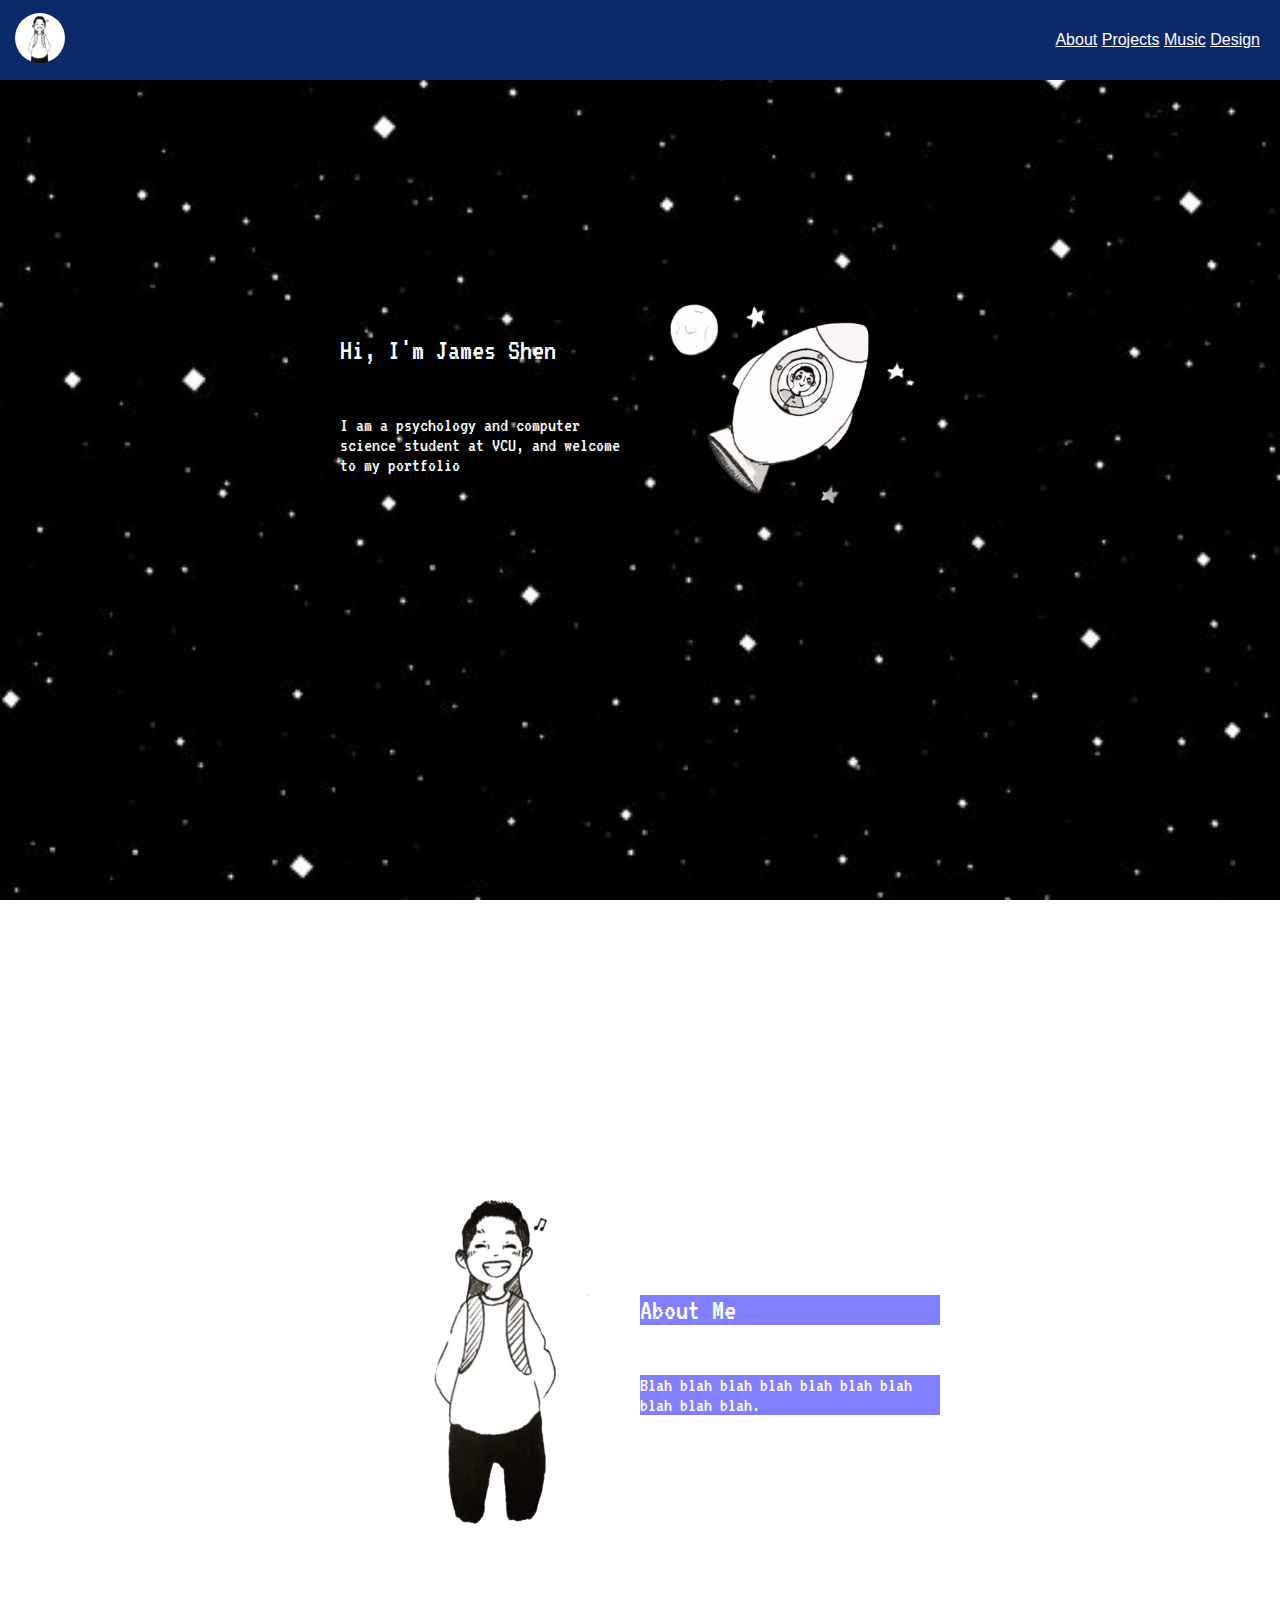
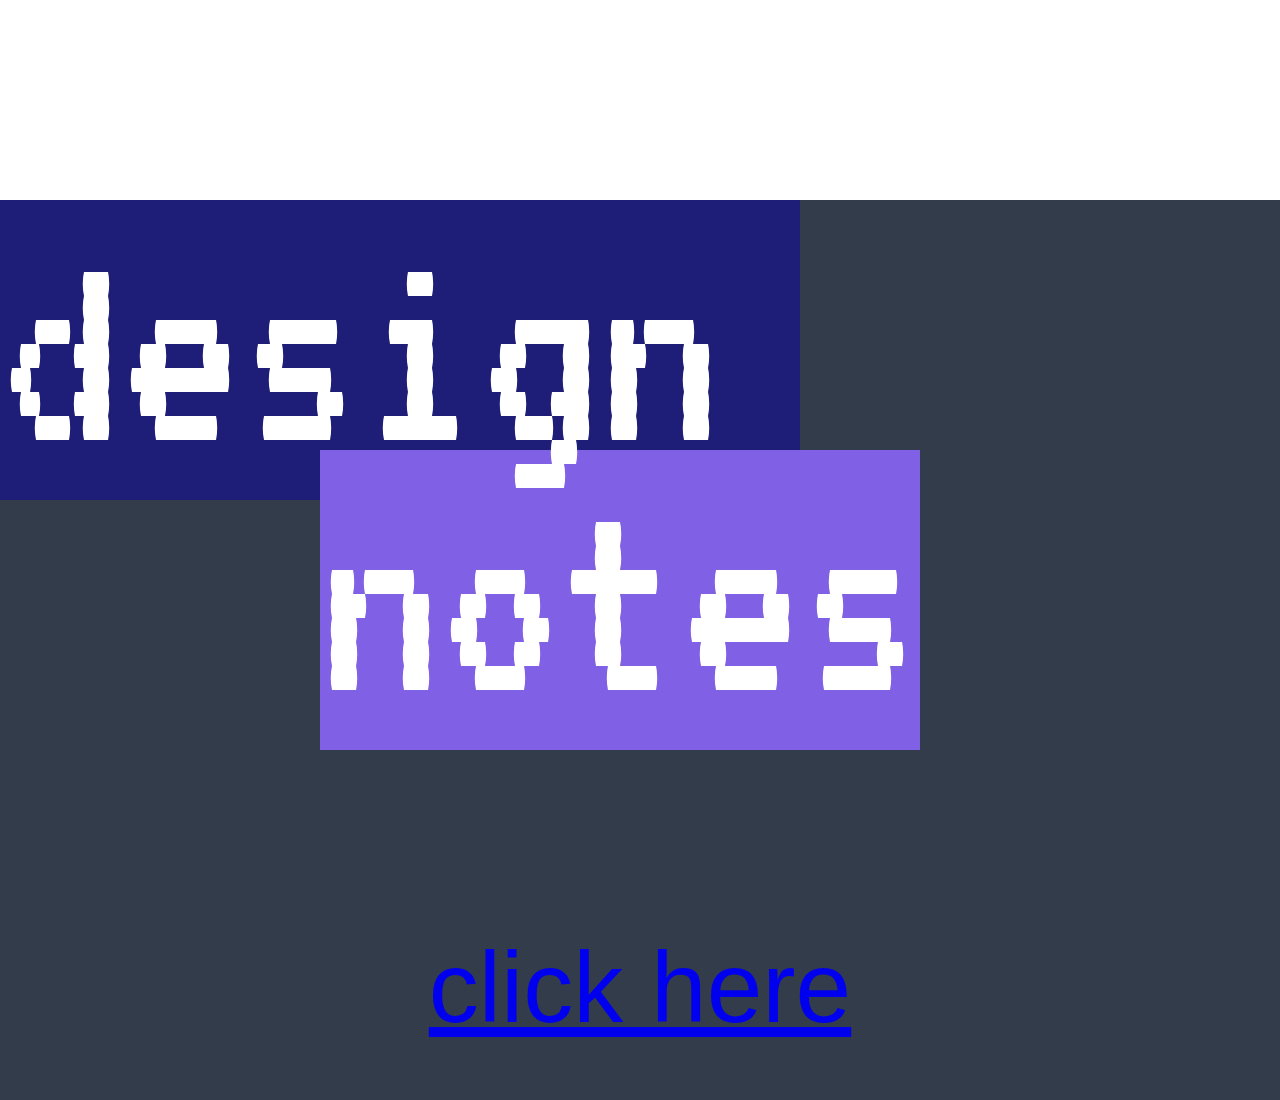
==== docs/index.html @ e5494f0f "added design-notes" ====
<!DOCTYPE html>

<html>
  <head>
    <title>James Shen</title>
    <link rel="stylesheet" href="styles/header.css">

    <link rel="preconnect" href="https://fonts.googleapis.com">
    <link rel="preconnect" href="https://fonts.gstatic.com" crossorigin>
    <link href="https://fonts.googleapis.com/css2?family=VT323&display=swap" rel="stylesheet">

  </head>
  <body>
    <div class="hero-container">
      <div class="space-background">

      </div>
      <div class="header-container">
        <div class="pfp-container">
          <img class="my-pfp" src="assets/northpolepanic_logo_square.png">
  
        </div>
        <div class="navbar">
          <a class="navbar-link" href="#about">About</a>
          <a class="navbar-link" href="#projects">Projects</a>
          <a class="navbar-link" href="#musics">Music</a>
          <a class="navbar-link" href="design-notes.html">Design</a>
  
        </div>
        
      </div>
      <div class="welcome-section">
        <div class="welcome-text-container">
          <p class="level-one-text">
            Hi, I'm James Shen
          </p>
          <p class="level-two-text">
            I am a psychology and computer science student at VCU, and welcome to my portfolio
          </p>

        </div>
        <div class="binary-picture-container">
          <img class="binary-picture" src="assets/binary-removebg-preview.png">

        </div>
      </div>

    </div>

    <div class="section-2">
      <div class="minecraft-background"></div>
      <div class="about-me-container">
        <div class="my-picture-container">
          <img class="my-picture" src="assets/james.png">

        </div>
        <div class="about-me-text-container">
          <p class="level-one-text-pt1">
            About Me
          </p>
          <p class="level-two-text-pt2">
            Blah blah blah blah blah blah blah blah blah blah.
          </p>



        </div>

      </div>


    </div>

    <div class="section-3">
      <div class="top-section">
        <div class="blue-rectangle"></div>
        <div class="design-text-container">
          <p class="design-text">design</p>
          <div class="notes-text-container">
          <p class="notes-text">notes</p>

          </div>
        </div>
      </div>

      <div class="bottom-section">
        <a href="design-notes.html" target="_blank">click here</a>

      </div>
      
      


    </div>
    

  </body>
</html>
---- docs/styles/header.css ----
@import url('https://fonts.googleapis.com/css2?family=Be+Vietnam+Pro:ital,wght@0,400;0,500;0,600;0,700;1,400&display=swap');

body {
  margin: 0;
  font-family: arial;
}

p {
  font-family: 'VT323', sans-serif;
}

.hero-container {
  width: 100%;
  height: 100vh;
  position: relative;
  overflow: hidden;
  display: flex;
  flex-direction: column;
  align-items: center;

  

}

.intro-backdrop {

}

.space-background {
  position: absolute;
  top: 0;
  left: 0;
  width: 100%;
  height: 100%;
  background-image: url(../assets/spacebg.jpeg);
  background-size: cover;
  background-position: center;
  background-attachment: fixed;
  z-index: -1;

  
}

.minecraft-background {
  position: absolute;
  top: 0;
  left: 0;
  width: 100%;
  height: 100%;
  background-image: url(../assets/minecraft_bg.webp);
  background-size: cover;
  background-position: center;
  background-attachment: fixed;
  z-index: -1;

}

.header-container {
  display: flex;
  width: 100%;
  height: 80px;
  background-color: rgb(12, 41, 105);
  justify-content: space-between;
  align-items: center;
  position: fixed;
  z-index: 1;
  

}

.pfp-container {
  color: white;



}

.my-pfp {
  object-fit: cover;
  height: 50px;
  border-radius: 25px;
  margin-left: 15px;

}

.navbar {
  color: white;
  margin-right: 20px;

}

.navbar-link {
  color: white;
}

.welcome-section {
  height: 400px;
  width: 600px;

  display: flex;
  margin-top: 200px;
}

.welcome-text-container {
  flex: 1;

  display: flex;
  flex-direction: column;
  justify-content: center;
  font-family: 'VT323';


}

.level-one-text {
  color: white;
  font-size: 30px;

}
.level-two-text {
  color: white;
  font-size: 20px;

}

.binary-picture-container {
  flex: 1;

  display: flex;
  justify-content: center;

}
.binary-picture {
  width: 260px;
  object-fit: cover;
}

.section-2 {
  width: 100%;
  height: 100vh;
  position: relative;
  overflow: hidden;
  display: flex;
  align-items: center;
  justify-content: center;
  


 

}

.about-me-container {
  height: 400px;
  width: 600px;
  display: flex;

}

.my-picture-container {
  flex: 1;

}

.my-picture {
  object-fit: cover;
  width: 300px;
  justify-content: center;
  height: 400px;
}

.about-me-text-container {
  flex: 1;

  overflow-wrap: break-word;
  display: flex;
  flex-direction: column;
  justify-content: center;




}

.level-one-text-pt1{
  color: white;
  font-size: 30px;
  background-color: rgb(0,0,255,0.5);

}

.level-two-text-pt2 {
  color: white;
  font-size: 20px;
  background-color: rgb(0,0,255,0.5);

}

.section-3 {
  width: 100%;
  height: 100vh;
  position: relative;
  background-color: rgb(51, 60, 75);
  z-index: 1;
  display: flex;
  flex-direction: column;

}

.blue-rectangle {
  background-color: rgb(30, 30, 120);
  top: 0px;
  left: 0px;
  width: 800px;
  height: 300px;
  position: absolute;
  z-index: -1;
}

.design-text-container {
  color: white;
  position: absolute;
  top: 0px;
  left: 0px;
  margin: 0;
  padding: 0;


  
}

.design-text {
  margin: 0;
  font-size: 300px;
  z-index: 8;
}

.notes-text-container {
  position: absolute;
  z-index: -1;
  margin: 0;
  bottom: -250px;
  right: -200px;
  font-size: 300px;
  background-color: rgb(128, 97, 230);


}


.notes-text {
  margin: 0;
  z-index: 2;
}

.top-section {
  flex: 3;
  z-index: 10;
}

.bottom-section {
  flex: 1;
  display: flex;
  align-items: center;
  justify-content: center;
  font-size: 100px;

}
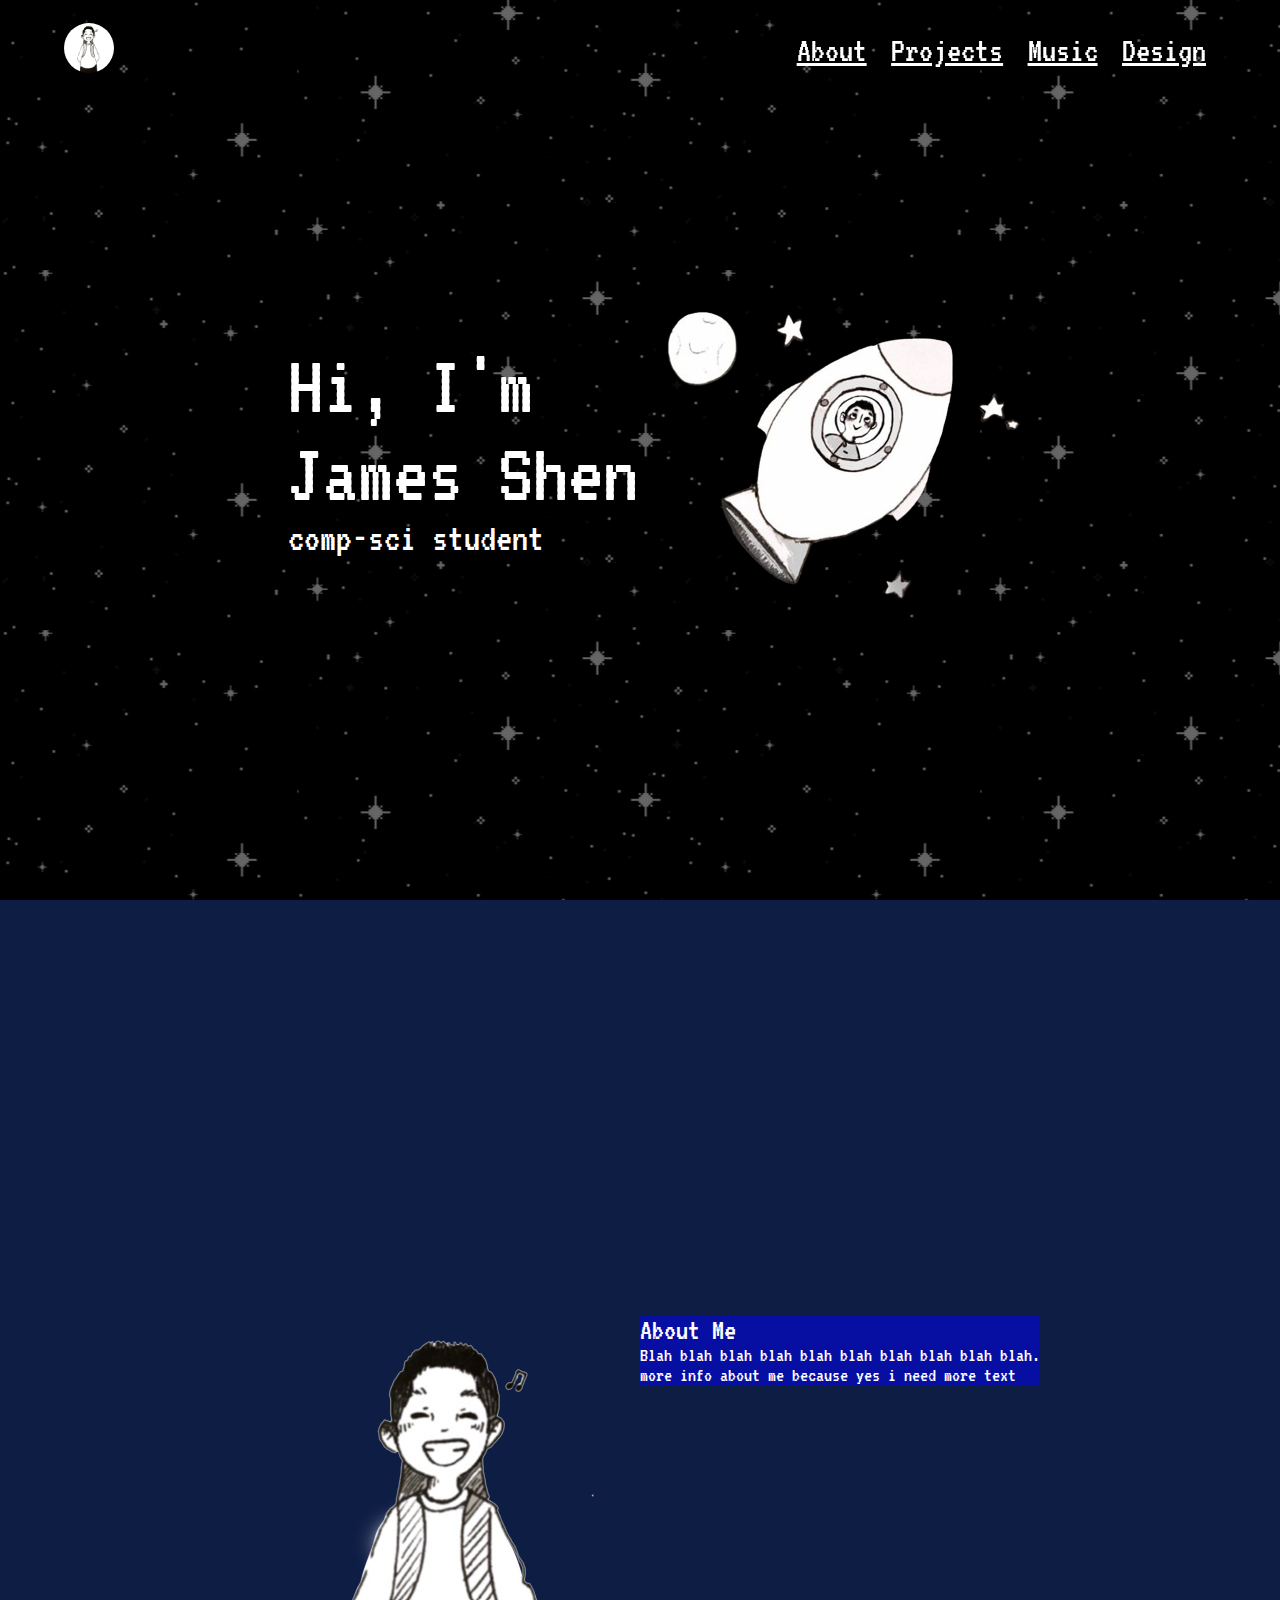
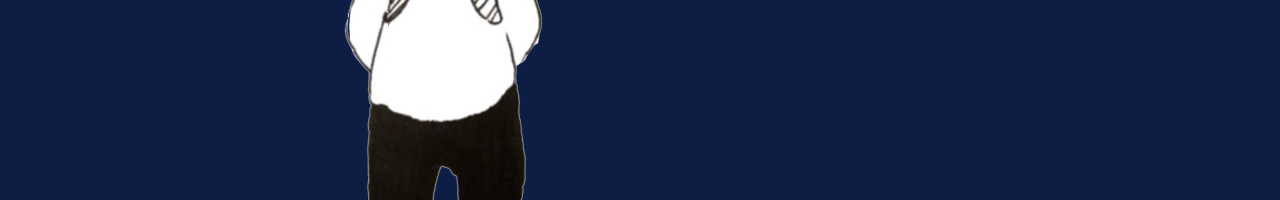
==== commit 221a7834: "redesigned page 1&2, added some media queries" ====
--- a/docs/index.html
+++ b/docs/index.html
@@ -11,11 +11,8 @@
 
   </head>
   <body>
-    <div class="hero-container">
-      <div class="space-background">
-
-      </div>
-      <div class="header-container">
+    <header>
+      <nav>
         <div class="pfp-container">
           <img class="my-pfp" src="assets/northpolepanic_logo_square.png">
   
@@ -27,72 +24,63 @@
           <a class="navbar-link" href="design-notes.html">Design</a>
   
         </div>
+      </nav>
         
+
+      
+    </header>
+    <main>
+      <div class="hero-container">
+        <div class="space-background">
+  
+        </div>
+        <div class="welcome-section">
+          <div class="welcome-text-container">
+            <p class="level-one-text">
+              Hi, I'm
+            </p>
+            <p class="level-one-text">
+              James Shen
+            </p>
+            <p class="level-two-text">
+              comp-sci student
+            </p>
+  
+          </div>
+          <div class="binary-picture-container">
+            <img class="binary-picture" src="assets/binary-removebg-preview.png">
+  
+          </div>
+        </div>
+  
       </div>
-      <div class="welcome-section">
-        <div class="welcome-text-container">
-          <p class="level-one-text">
-            Hi, I'm James Shen
-          </p>
-          <p class="level-two-text">
-            I am a psychology and computer science student at VCU, and welcome to my portfolio
-          </p>
-
+  
+      <div class="about-me-section-container">
+        <div class="minecraft-background"></div>
+        <div class="about-me-section">
+          <div class="my-picture-container">
+            <img class="my-picture" src="assets/james.png">
+  
+          </div>
+          <div class="about-me-text-container">
+            <p class="level-one-text-pt1">
+              About Me
+            </p>
+            <p class="level-two-text-pt2">
+              Blah blah blah blah blah blah blah blah blah blah. more info about me because yes i need more text
+            </p>
+  
+  
+  
+          </div>
+  
         </div>
-        <div class="binary-picture-container">
-          <img class="binary-picture" src="assets/binary-removebg-preview.png">
-
-        </div>
+  
+  
       </div>
-
-    </div>
-
-    <div class="section-2">
-      <div class="minecraft-background"></div>
-      <div class="about-me-container">
-        <div class="my-picture-container">
-          <img class="my-picture" src="assets/james.png">
-
-        </div>
-        <div class="about-me-text-container">
-          <p class="level-one-text-pt1">
-            About Me
-          </p>
-          <p class="level-two-text-pt2">
-            Blah blah blah blah blah blah blah blah blah blah.
-          </p>
 
 
 
-        </div>
-
-      </div>
-
-
-    </div>
-
-    <div class="section-3">
-      <div class="top-section">
-        <div class="blue-rectangle"></div>
-        <div class="design-text-container">
-          <p class="design-text">design</p>
-          <div class="notes-text-container">
-          <p class="notes-text">notes</p>
-
-          </div>
-        </div>
-      </div>
-
-      <div class="bottom-section">
-        <a href="design-notes.html" target="_blank">click here</a>
-
-      </div>
-      
-      
-
-
-    </div>
-    
-
+    </main>
   </body>
 </html>--- a/docs/styles/header.css
+++ b/docs/styles/header.css
@@ -7,24 +7,28 @@
 
 p {
   font-family: 'VT323', sans-serif;
-}
-
-.hero-container {
+  margin: 0;
+  flex-shrink: 0;
+}
+
+main {
+
+}
+
+.hero-container, .about-me-section-container {
   width: 100%;
   height: 100vh;
   position: relative;
-  overflow: hidden;
-  display: flex;
-  flex-direction: column;
-  align-items: center;
-
-  
-
-}
-
-.intro-backdrop {
-
-}
+  display: flex;
+  flex-direction: row;
+  justify-content: center;
+  background-color: black;
+  z-index: -100;
+
+  
+}
+
+
 
 .space-background {
   position: absolute;
@@ -32,46 +36,46 @@
   left: 0;
   width: 100%;
   height: 100%;
-  background-image: url(../assets/spacebg.jpeg);
-  background-size: cover;
+  background-image: url(../assets/pixel-night-bg.jpg);
   background-position: center;
   background-attachment: fixed;
+  background-size: auto;
   z-index: -1;
-
-  
-}
-
-.minecraft-background {
-  position: absolute;
-  top: 0;
-  left: 0;
+  opacity: 40%;
+
+  
+}
+
+
+header {
+  display: flex;
   width: 100%;
-  height: 100%;
-  background-image: url(../assets/minecraft_bg.webp);
-  background-size: cover;
-  background-position: center;
-  background-attachment: fixed;
-  z-index: -1;
-
-}
-
-.header-container {
-  display: flex;
-  width: 100%;
-  height: 80px;
-  background-color: rgb(12, 41, 105);
+  height: 100px;
+  z-index: 100;
+  position: fixed;
+
+  
+}
+
+nav {
+  
+  background-color: transparent;
+  display: flex;
   justify-content: space-between;
   align-items: center;
-  position: fixed;
-  z-index: 1;
-  
-
+  flex: 1;
+  padding-left: 5%;
+  padding-right: 5%;
+  
+  
+}
+
+main {
+  
 }
 
 .pfp-container {
   color: white;
-
-
 
 }
 
@@ -79,106 +83,119 @@
   object-fit: cover;
   height: 50px;
   border-radius: 25px;
-  margin-left: 15px;
 
 }
 
 .navbar {
   color: white;
-  margin-right: 20px;
+
+  flex-shrink: 0;
 
 }
 
 .navbar-link {
   color: white;
-}
-
-.welcome-section {
-  height: 400px;
-  width: 600px;
-
-  display: flex;
-  margin-top: 200px;
+  margin-left: 10px;
+  margin-right: 10px;
+  font-family: 'VT323', sans-serif;
+  font-size: 35px;
+}
+
+.welcome-section, .about-me-section {
+  display: flex;
+  flex: 1;
+  justify-content: center;
+  margin-left: 200px;
+  margin-right: 200px;
+
+}
+
+.about-me-section-container {
+  background-color: rgb(14, 29, 68);  
 }
 
 .welcome-text-container {
   flex: 1;
-
+  max-width: 400px;
   display: flex;
   flex-direction: column;
   justify-content: center;
-  font-family: 'VT323';
+
+
 
 
 }
 
 .level-one-text {
   color: white;
-  font-size: 30px;
+  font-size: 88px;
+  padding-left: 12%;
+
+  
+
 
 }
 .level-two-text {
   color: white;
-  font-size: 20px;
+  font-size: 40px;
+  padding-left:12%;
+
+
 
 }
 
 .binary-picture-container {
   flex: 1;
-
-  display: flex;
-  justify-content: center;
-
-}
+  max-width: 400px;
+  display: flex;
+  justify-content: center;
+  align-items: center;
+
+
+  
+
+}
+
 .binary-picture {
-  width: 260px;
   object-fit: cover;
-}
-
-.section-2 {
-  width: 100%;
-  height: 100vh;
+
+}
+
+
+.my-picture-container {
+  flex: 1;
+  max-width: 400px;
+  justify-content: center;
+  align-items: center;
   position: relative;
+  display: flex;
   overflow: hidden;
-  display: flex;
-  align-items: center;
-  justify-content: center;
-  
-
-
- 
-
-}
-
-.about-me-container {
-  height: 400px;
-  width: 600px;
-  display: flex;
-
-}
-
-.my-picture-container {
-  flex: 1;
+
 
 }
 
 .my-picture {
   object-fit: cover;
-  width: 300px;
-  justify-content: center;
-  height: 400px;
-}
+  position: absolute;
+  bottom: -110px;
+  margin-right: 10px;
+  max-height: 804.94px;
+
+
+
+
+
+}
+
+
 
 .about-me-text-container {
   flex: 1;
-
-  overflow-wrap: break-word;
+  max-width: 400px;
   display: flex;
   flex-direction: column;
   justify-content: center;
-
-
-
+  min-width: 375px;
 
 }
 
@@ -196,83 +213,58 @@
 
 }
 
-.section-3 {
-  width: 100%;
-  height: 100vh;
-  position: relative;
-  background-color: rgb(51, 60, 75);
-  z-index: 1;
-  display: flex;
-  flex-direction: column;
-
-}
-
-.blue-rectangle {
-  background-color: rgb(30, 30, 120);
-  top: 0px;
-  left: 0px;
-  width: 800px;
-  height: 300px;
-  position: absolute;
-  z-index: -1;
-}
-
-.design-text-container {
-  color: white;
-  position: absolute;
-  top: 0px;
-  left: 0px;
-  margin: 0;
-  padding: 0;
-
-
-  
-}
-
-.design-text {
-  margin: 0;
-  font-size: 300px;
-  z-index: 8;
-}
-
-.notes-text-container {
-  position: absolute;
-  z-index: -1;
-  margin: 0;
-  bottom: -250px;
-  right: -200px;
-  font-size: 300px;
-  background-color: rgb(128, 97, 230);
-
-
-}
-
-
-.notes-text {
-  margin: 0;
-  z-index: 2;
-}
-
-.top-section {
-  flex: 3;
-  z-index: 10;
-}
-
-.bottom-section {
-  flex: 1;
-  display: flex;
-  align-items: center;
-  justify-content: center;
-  font-size: 100px;
-
-}
-
-
-
-
-
-
-
-
-
-
+@media (max-width: 1189px) {
+
+
+  .navbar-link {
+    font-size: 25px;
+  }
+
+
+  .welcome-section, .about-me-section {
+    flex-direction: column; /* Stack content vertically on smaller screens */
+    padding-left: 5%;
+    padding-right: 5%;
+  }
+
+
+  .about-me-section {
+    flex-direction: column-reverse;
+  }
+
+  .welcome-text-container, .binary-picture-container, .about-me-text-container, .my-picture-container {
+    max-width: 100%; /* Ensure the containers take full width */
+    width: 100%;
+    height: 50%;
+    align-items: center;
+  }
+
+  .my-picture-container {
+
+  }
+
+  .my-picture {
+    position: absolute;
+    bottom: -70%;
+  }
+
+  .level-one-text {
+    font-size: 60px; /* Smaller font size for smaller screens */
+  }
+
+  .level-two-text {
+    font-size: 28px; /* Adjust to fit better on smaller screens */
+  }
+}
+
+
+
+
+
+
+
+
+
+
+
+
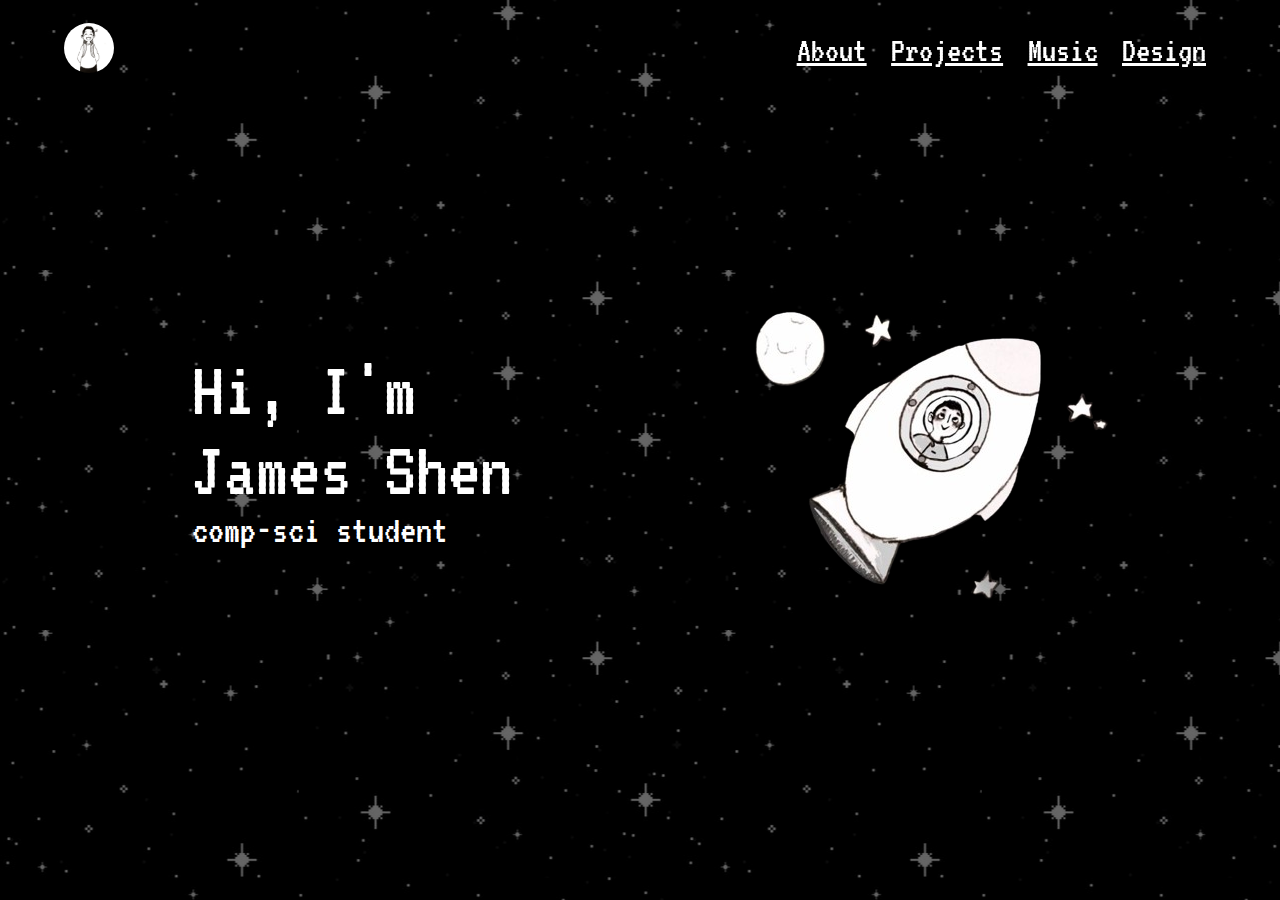
==== commit dce038b7: "removed pg2, reworking pg1 for better responsiveness" ====
--- a/docs/index.html
+++ b/docs/index.html
@@ -34,50 +34,37 @@
         <div class="space-background">
   
         </div>
-        <div class="welcome-section">
-          <div class="welcome-text-container">
-            <p class="level-one-text">
-              Hi, I'm
-            </p>
-            <p class="level-one-text">
-              James Shen
-            </p>
-            <p class="level-two-text">
-              comp-sci student
-            </p>
+        <div class="welcome-section-container">
+          <div class="welcome-section">
+            <div class="welcome-text-container">
+              <div class="text-box">
+                <p class="level-one-text">
+                  Hi, I'm
+                </p>
+                <p class="level-one-text">
+                  James Shen
+                </p>
+                <p class="level-two-text">
+                  comp-sci student
+                </p>
+
+              </div>
+              
+    
+            </div>
+            <div class="binary-picture-container">
+              <img class="binary-picture" src="assets/binary-removebg-preview.png">
+    
+            </div>
+          </div>
+    
+        </div>
+
+
+      </div>
+        
   
-          </div>
-          <div class="binary-picture-container">
-            <img class="binary-picture" src="assets/binary-removebg-preview.png">
-  
-          </div>
-        </div>
-  
-      </div>
-  
-      <div class="about-me-section-container">
-        <div class="minecraft-background"></div>
-        <div class="about-me-section">
-          <div class="my-picture-container">
-            <img class="my-picture" src="assets/james.png">
-  
-          </div>
-          <div class="about-me-text-container">
-            <p class="level-one-text-pt1">
-              About Me
-            </p>
-            <p class="level-two-text-pt2">
-              Blah blah blah blah blah blah blah blah blah blah. more info about me because yes i need more text
-            </p>
-  
-  
-  
-          </div>
-  
-        </div>
-  
-  
-      </div>
+    
 
 
 
--- a/docs/styles/header.css
+++ b/docs/styles/header.css
@@ -8,44 +8,11 @@
 p {
   font-family: 'VT323', sans-serif;
   margin: 0;
-  flex-shrink: 0;
 }
 
 main {
 
 }
-
-.hero-container, .about-me-section-container {
-  width: 100%;
-  height: 100vh;
-  position: relative;
-  display: flex;
-  flex-direction: row;
-  justify-content: center;
-  background-color: black;
-  z-index: -100;
-
-  
-}
-
-
-
-.space-background {
-  position: absolute;
-  top: 0;
-  left: 0;
-  width: 100%;
-  height: 100%;
-  background-image: url(../assets/pixel-night-bg.jpg);
-  background-position: center;
-  background-attachment: fixed;
-  background-size: auto;
-  z-index: -1;
-  opacity: 40%;
-
-  
-}
-
 
 header {
   display: flex;
@@ -74,6 +41,7 @@
   
 }
 
+
 .pfp-container {
   color: white;
 
@@ -101,160 +69,96 @@
   font-size: 35px;
 }
 
-.welcome-section, .about-me-section {
+.hero-container {
+
+  height: 100vh;
+  display: flex;
+  justify-content: center;
+  align-items: center;
+  background-color: black;
+  z-index: -201;
+
+  position: relative;
+
+
+  
+}
+
+
+
+.space-background {
+  width: 100%;
+  height: 100vh;
+  background-image: url(../assets/pixel-night-bg.jpg);
+  background-position: center;
+  background-attachment: fixed;
+  background-size: auto;
+  z-index: -200;
+  opacity: 40%;
+  position: absolute;
+  
+
+  
+}
+
+.welcome-section-container {
+  flex: 1;
+  max-width: 1200px;
+  padding-left: 5%;
+  padding-right: 5%;
+  margin: 0 auto;
+  display: flex;
+  justify-content: center;
+  align-items: center;
+}
+
+.welcome-section {
   display: flex;
   flex: 1;
   justify-content: center;
-  margin-left: 200px;
-  margin-right: 200px;
+  height: 100vh;
+}
+
+.welcome-text-container,
+.binary-picture-container {
+  flex: 1; /* Ensures both containers take up equal space */
+  display: flex;
+  max-width: 50%; /* Both containers take up half of the available space */
+}
+
+.binary-picture-container {
+  justify-content: center;
+  align-items: center;
 
 }
 
-.about-me-section-container {
-  background-color: rgb(14, 29, 68);  
+.welcome-text-container {
+  justify-content: center;
+  align-items: center;
+  flex-direction: column; /* Column layout for the text */
+  text-align: left;
 }
 
-.welcome-text-container {
-  flex: 1;
-  max-width: 400px;
-  display: flex;
-  flex-direction: column;
-  justify-content: center;
+.text-box {
+}
 
-
-
-
+.binary-picture-container {
 }
 
 .level-one-text {
   color: white;
-  font-size: 88px;
-  padding-left: 12%;
+  font-size: 80px;
+  text-align: left;
+}
 
-  
-
-
-}
 .level-two-text {
   color: white;
   font-size: 40px;
-  padding-left:12%;
-
-
-
-}
-
-.binary-picture-container {
-  flex: 1;
-  max-width: 400px;
-  display: flex;
-  justify-content: center;
-  align-items: center;
-
-
-  
-
+  text-align: left;
 }
 
 .binary-picture {
   object-fit: cover;
-
-}
-
-
-.my-picture-container {
-  flex: 1;
-  max-width: 400px;
-  justify-content: center;
-  align-items: center;
-  position: relative;
-  display: flex;
-  overflow: hidden;
-
-
-}
-
-.my-picture {
-  object-fit: cover;
-  position: absolute;
-  bottom: -110px;
-  margin-right: 10px;
-  max-height: 804.94px;
-
-
-
-
-
-}
-
-
-
-.about-me-text-container {
-  flex: 1;
-  max-width: 400px;
-  display: flex;
-  flex-direction: column;
-  justify-content: center;
-  min-width: 375px;
-
-}
-
-.level-one-text-pt1{
-  color: white;
-  font-size: 30px;
-  background-color: rgb(0,0,255,0.5);
-
-}
-
-.level-two-text-pt2 {
-  color: white;
-  font-size: 20px;
-  background-color: rgb(0,0,255,0.5);
-
-}
-
-@media (max-width: 1189px) {
-
-
-  .navbar-link {
-    font-size: 25px;
-  }
-
-
-  .welcome-section, .about-me-section {
-    flex-direction: column; /* Stack content vertically on smaller screens */
-    padding-left: 5%;
-    padding-right: 5%;
-  }
-
-
-  .about-me-section {
-    flex-direction: column-reverse;
-  }
-
-  .welcome-text-container, .binary-picture-container, .about-me-text-container, .my-picture-container {
-    max-width: 100%; /* Ensure the containers take full width */
-    width: 100%;
-    height: 50%;
-    align-items: center;
-  }
-
-  .my-picture-container {
-
-  }
-
-  .my-picture {
-    position: absolute;
-    bottom: -70%;
-  }
-
-  .level-one-text {
-    font-size: 60px; /* Smaller font size for smaller screens */
-  }
-
-  .level-two-text {
-    font-size: 28px; /* Adjust to fit better on smaller screens */
-  }
 }
 
 
@@ -268,3 +172,9 @@
 
 
 
+
+
+
+
+
+
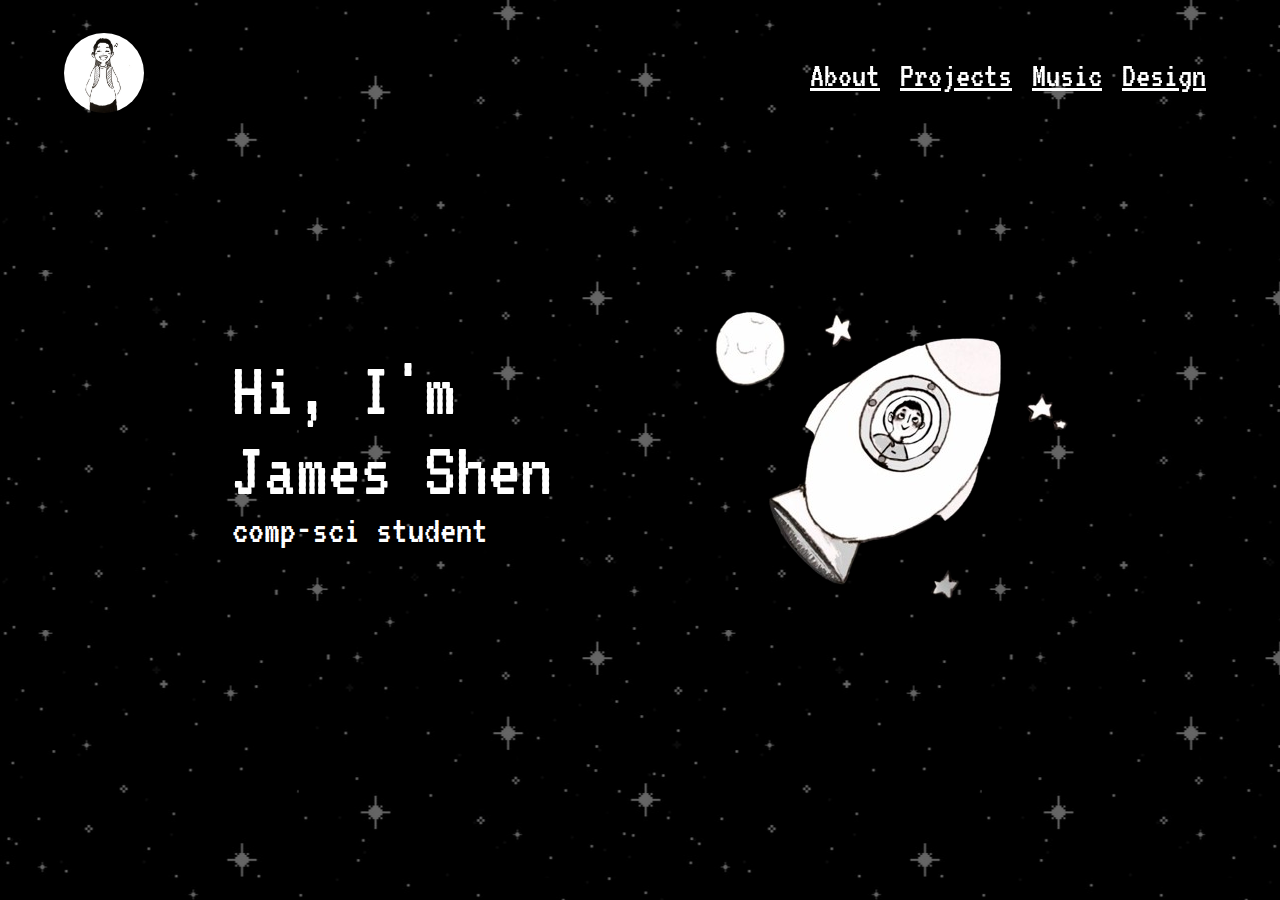
==== commit 1cad32d9: "implemented responsiveness/media queries to pg.1" ====
--- a/docs/index.html
+++ b/docs/index.html
@@ -8,6 +8,8 @@
     <link rel="preconnect" href="https://fonts.googleapis.com">
     <link rel="preconnect" href="https://fonts.gstatic.com" crossorigin>
     <link href="https://fonts.googleapis.com/css2?family=VT323&display=swap" rel="stylesheet">
+
+    <meta name="viewport" content="width=device-width, initial-scale=1.0">
 
   </head>
   <body>
@@ -53,7 +55,7 @@
     
             </div>
             <div class="binary-picture-container">
-              <img class="binary-picture" src="assets/binary-removebg-preview.png">
+              <img class="binary-picture" src="assets/cropped-image.png">
     
             </div>
           </div>
--- a/docs/styles/header.css
+++ b/docs/styles/header.css
@@ -17,7 +17,7 @@
 header {
   display: flex;
   width: 100%;
-  height: 100px;
+  height: 150px;
   z-index: 100;
   position: fixed;
 
@@ -49,13 +49,14 @@
 
 .my-pfp {
   object-fit: cover;
-  height: 50px;
-  border-radius: 25px;
+  height: 80px;
+  border-radius: 40px;
 
 }
 
 .navbar {
   color: white;
+  display: flex;
 
   flex-shrink: 0;
 
@@ -123,13 +124,18 @@
 .binary-picture-container {
   flex: 1; /* Ensures both containers take up equal space */
   display: flex;
-  max-width: 50%; /* Both containers take up half of the available space */
+  max-width: 43%; /* Both containers take up half of the available space */
 }
 
 .binary-picture-container {
   justify-content: center;
   align-items: center;
 
+
+}
+
+.binary-picture {
+  object-fit: cover;
 }
 
 .welcome-text-container {
@@ -142,9 +148,6 @@
 .text-box {
 }
 
-.binary-picture-container {
-}
-
 .level-one-text {
   color: white;
   font-size: 80px;
@@ -157,24 +160,99 @@
   text-align: left;
 }
 
-.binary-picture {
-  object-fit: cover;
-}
-
-
-
-
-
-
-
-
-
-
-
-
-
-
-
-
-
-
+
+/* Mobile phones (portrait) */
+@media (max-width: 480px) {
+  
+
+}
+
+/* Tablets (portrait) */
+@media (max-width: 768px) {
+  /* Styles for tablets */
+}
+
+@media (max-width: 1024px) {
+  .welcome-section {
+    flex-direction: column;
+    justify-content: center;
+    align-items: center;
+    height: 150%; /* Let height be determined by content */
+  
+  }
+
+  .welcome-text-container,
+  .binary-picture-container {
+    max-width: 100%; /* Full width in column layout */
+    text-align: center;
+
+  }
+
+  .welcome-text-container {
+    font-size: 
+  }
+
+  header {
+    height: 100px;
+  
+  }
+  nav {
+
+  }
+
+  .pfp-container {
+    color: white;
+  
+  }
+  
+  .my-pfp {
+    object-fit: cover;
+    height: 50px;
+    border-radius: 25px;
+  
+  }
+
+  .navbar {
+    background-color: white;
+
+  }
+  .navbar-link {
+    color: white;
+    margin-left: 1%;
+    margin-right: 1%;
+    font-family: 'VT323', sans-serif;
+    font-size: 1.5rem;
+    background-color: blue;
+  }
+
+}
+
+
+
+/* Laptops and desktops */
+@media (min-width: 1024px) {
+  /* Styles for larger screens */
+}
+
+/* Large desktops and wide screens */
+@media (min-width: 1440px) {
+  /* Styles for large screens */
+}
+
+
+
+
+
+
+
+
+
+
+
+
+
+
+
+
+
+
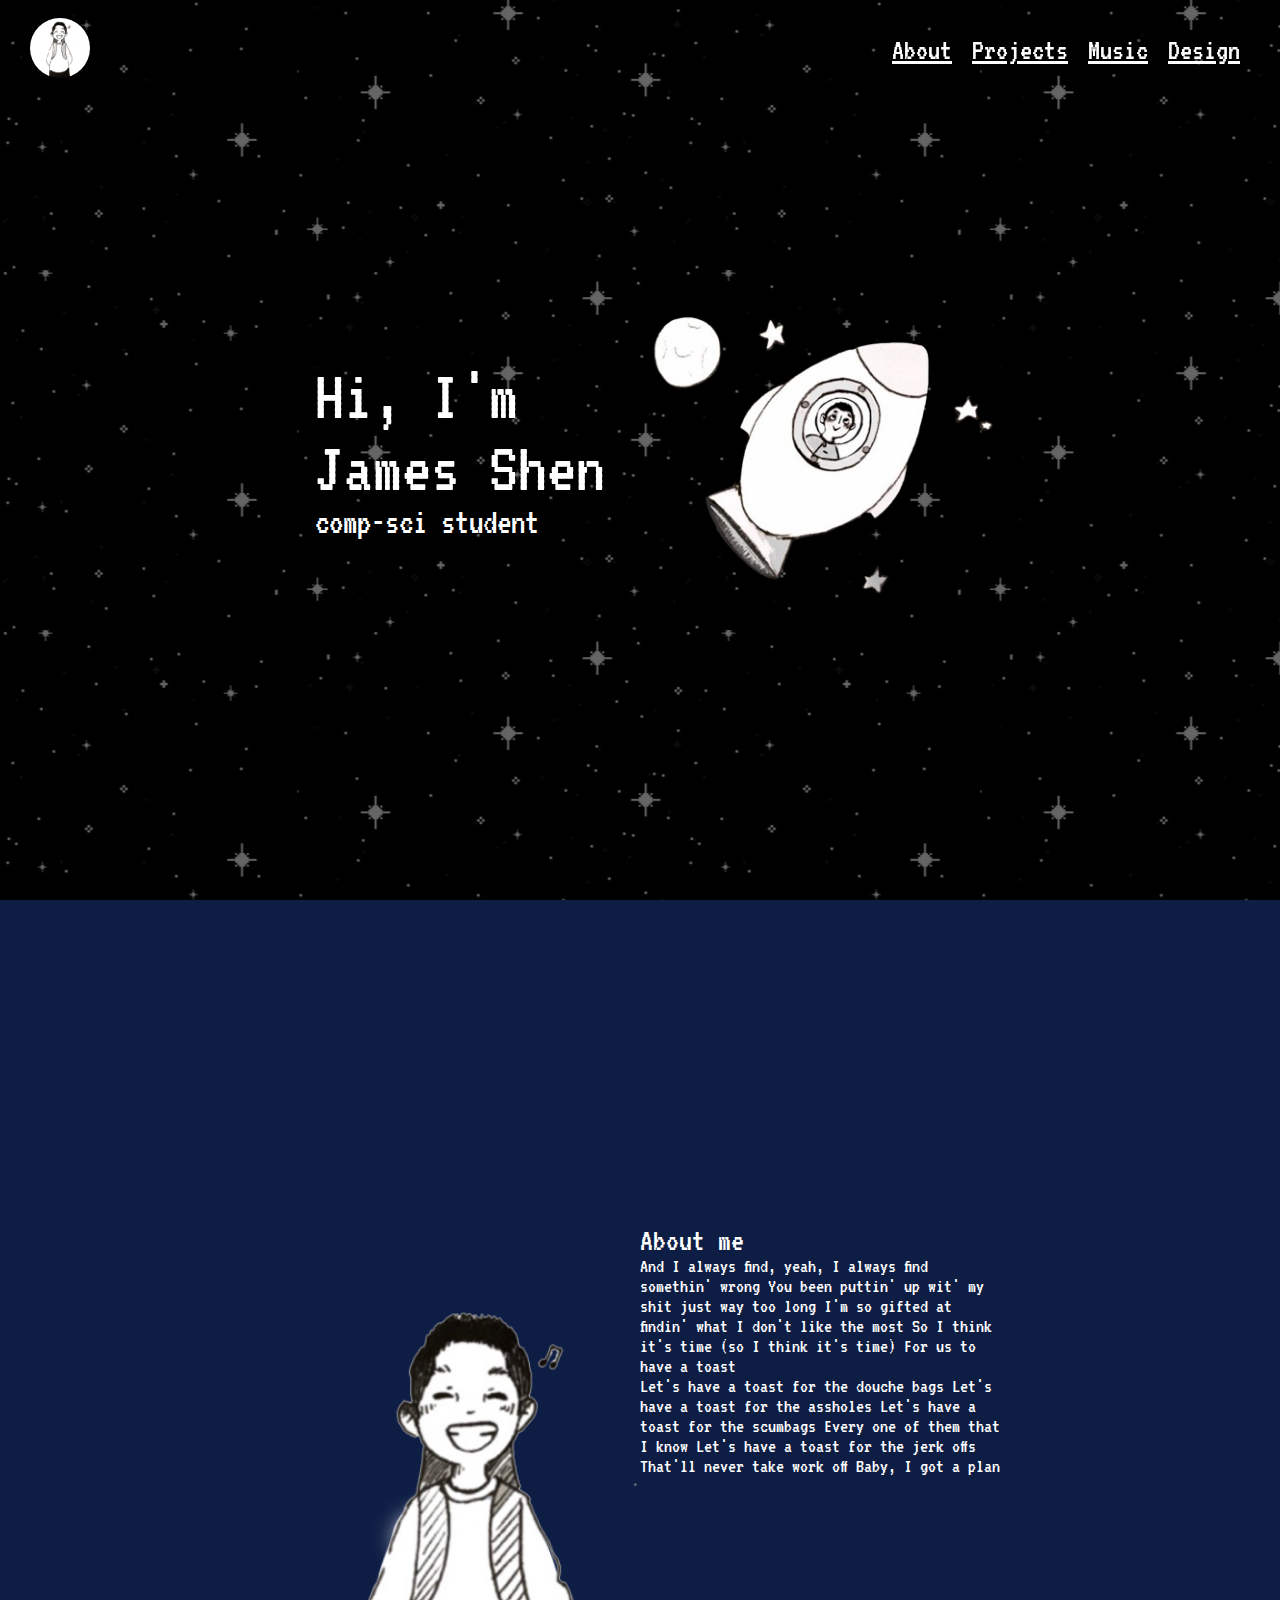
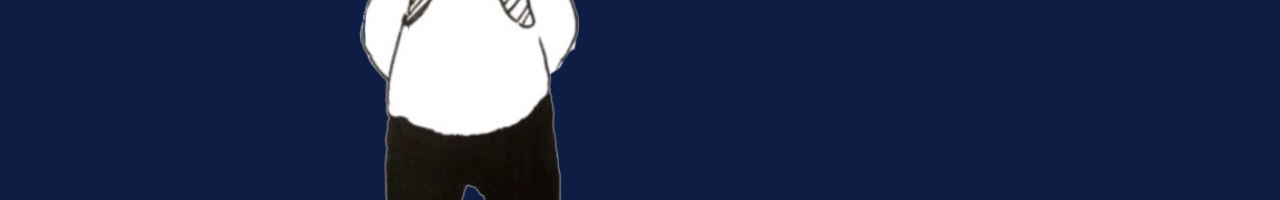
==== commit 8ce46aaa: "added page 2" ====
--- a/docs/index.html
+++ b/docs/index.html
@@ -51,8 +51,6 @@
                 </p>
 
               </div>
-              
-    
             </div>
             <div class="binary-picture-container">
               <img class="binary-picture" src="assets/cropped-image.png">
@@ -60,6 +58,47 @@
             </div>
           </div>
     
+        </div>
+
+
+      </div>
+
+      <div class="section-2">
+        <div class="background">
+
+        </div>
+        <div class="about-me-section-container">
+          <div class="about-me-section">
+            <div class="my-picture-container">
+              <img class="my-picture" src="assets/james.png">
+  
+            </div>
+            <div class="about-me-text-container">
+              <div class="text-box">
+                <p class="level-one-text">About me</p>
+                <p class="level-two-text">
+                  And I always find, yeah, I always find somethin' wrong
+                  You been puttin' up wit' my shit just way too long
+                  I'm so gifted at findin' what I don't like the most
+                  So I think it's time (so I think it's time)
+                  For us to have a toast
+                </p>
+                <p class="level-two-text">
+                  Let's have a toast for the douche bags
+                  Let's have a toast for the assholes
+                  Let's have a toast for the scumbags
+                  Every one of them that I know
+                  Let's have a toast for the jerk offs
+                  That'll never take work off
+                  Baby, I got a plan
+
+                </p>
+              </div>
+  
+            </div>
+
+          </div>
+
         </div>
 
 
--- a/docs/styles/header.css
+++ b/docs/styles/header.css
@@ -1,4 +1,8 @@
 @import url('https://fonts.googleapis.com/css2?family=Be+Vietnam+Pro:ital,wght@0,400;0,500;0,600;0,700;1,400&display=swap');
+
+* {
+  box-sizing: border-box;
+}
 
 body {
   margin: 0;
@@ -17,7 +21,7 @@
 header {
   display: flex;
   width: 100%;
-  height: 150px;
+  height: 100px;
   z-index: 100;
   position: fixed;
 
@@ -31,8 +35,8 @@
   justify-content: space-between;
   align-items: center;
   flex: 1;
-  padding-left: 5%;
-  padding-right: 5%;
+  width: 100%;
+  padding: 0 30px;
   
   
 }
@@ -49,8 +53,8 @@
 
 .my-pfp {
   object-fit: cover;
-  height: 80px;
-  border-radius: 40px;
+  height: 60px;
+  border-radius: 30px;
 
 }
 
@@ -67,7 +71,7 @@
   margin-left: 10px;
   margin-right: 10px;
   font-family: 'VT323', sans-serif;
-  font-size: 35px;
+  font-size: 30px;
 }
 
 .hero-container {
@@ -78,7 +82,6 @@
   align-items: center;
   background-color: black;
   z-index: -201;
-
   position: relative;
 
 
@@ -105,12 +108,10 @@
 .welcome-section-container {
   flex: 1;
   max-width: 1200px;
-  padding-left: 5%;
-  padding-right: 5%;
-  margin: 0 auto;
-  display: flex;
-  justify-content: center;
-  align-items: center;
+  display: flex;
+  justify-content: center;
+  align-items: center;
+
 }
 
 .welcome-section {
@@ -124,18 +125,24 @@
 .binary-picture-container {
   flex: 1; /* Ensures both containers take up equal space */
   display: flex;
-  max-width: 43%; /* Both containers take up half of the available space */
+  max-width: 30%; /* Both containers take up half of the available space */
 }
 
 .binary-picture-container {
   justify-content: center;
   align-items: center;
+
+  overflow: hidden;
+
+
 
 
 }
 
 .binary-picture {
   object-fit: cover;
+  width: 100%;
+
 }
 
 .welcome-text-container {
@@ -143,6 +150,10 @@
   align-items: center;
   flex-direction: column; /* Column layout for the text */
   text-align: left;
+
+
+  
+
 }
 
 .text-box {
@@ -150,34 +161,212 @@
 
 .level-one-text {
   color: white;
-  font-size: 80px;
+  font-size: 4.5rem;
   text-align: left;
 }
 
 .level-two-text {
   color: white;
-  font-size: 40px;
+  font-size: 2.25rem;
   text-align: left;
 }
 
-
-/* Mobile phones (portrait) */
-@media (max-width: 480px) {
-  
-
-}
+/* Section 2 */
+.section-2 {
+  height: 100vh;
+  display: flex;
+  justify-content: center;
+  align-items: center;
+  background-color: rgb(14, 29, 68);
+  z-index: -201;
+  position: relative;
+
+}
+
+.about-me-section-container {
+  flex: 1;
+  max-width: 1200px;
+  display: flex;
+  justify-content: center;
+  align-items: center;
+}
+
+.about-me-section {
+  display: flex;
+  flex: 1;
+  height: 100vh;
+  justify-content: center;
+
+
+}
+
+.about-me-text-container, .my-picture-container {
+  display: flex;
+  flex: 1;
+  max-width: 30%;
+}
+
+.about-me-text-container {
+  align-items: center;
+  text-align: left;
+
+}
+
+.about-me-text-container .level-one-text {
+  font-size: 2rem;
+}
+
+.about-me-text-container .level-two-text {
+  font-size: 1.25rem;
+}
+
+.my-picture-container {
+  align-items: flex-end;
+  justify-content: center;
+  position: relative;
+  overflow: hidden;
+
+}
+
+.my-picture {
+  position: absolute;
+  object-fit: cover;
+  width: 150%;
+  transform: translateY(20%);
+  
+
+}
+
+
+
+
+
+
+
+
+
+
+
+/* Large desktops and wide screens */
+@media (min-width: 1440px) {
+  /* Styles for large screens */
+}
+
+/* Laptops and desktops */
+@media (min-width: 1024px) {
+  /* Styles for larger screens */
+}
+
+
+
+
+@media (max-width: 1024px) {
+  .welcome-section,.about-me-section {
+    flex-direction: column;
+    justify-content: center;
+    align-items: center;
+    height: auto; /* Let height be determined by content */
+  }
+
+  .about-me-section {
+    flex-direction: column-reverse;
+    height: 100vh;
+  }
+
+  .welcome-text-container,
+  .binary-picture-container,
+  .about-me-text-container,
+  .my-picture-container {
+    max-width: 100%;
+    text-align: center;
+
+  }
+
+  .welcome-text-container{
+    font-size: 
+  }
+
+  .about-me-text-container {
+    max-width: 70%;
+    padding-top: 5%;
+  }
+
+  .level-one-text {
+    font-size: 3.0rem;
+  }
+  .level-two-text {
+    font-size: 1.5rem;
+  }
+
+  .binary-picture-container {
+
+
+  }
+
+  .binary-picture{
+    width: 70%;
+  }
+
+  .my-picture-container {
+    max-width: 80%;
+
+
+  }
+
+  .my-picture {
+    width: 120%;
+
+    position: static;
+    height:140%;
+  
+
+  }
+
+
+  header {
+    height: 80px;
+  
+  }
+  nav {
+    padding: 0 20px;
+
+  }
+
+  .pfp-container {
+    color: white;
+  
+  }
+  
+  .my-pfp {
+    object-fit: cover;
+    height: 48px;
+    border-radius: 24px;
+  
+  }
+
+  .navbar {
+  
+
+  }
+  .navbar-link {
+    color: white;
+    font-family: 'VT323', sans-serif;
+    font-size: 1.5rem;
+
+  }
+
+}
+
+
+
 
 /* Tablets (portrait) */
 @media (max-width: 768px) {
-  /* Styles for tablets */
-}
-
-@media (max-width: 1024px) {
   .welcome-section {
     flex-direction: column;
     justify-content: center;
     align-items: center;
-    height: 150%; /* Let height be determined by content */
+    height: auto; /* Let height be determined by content */
   
   }
 
@@ -192,11 +381,39 @@
     font-size: 
   }
 
+  .level-one-text {
+    font-size: 3.0rem;
+  }
+  .level-two-text {
+    font-size: 1.5rem;
+  }
+
+  .binary-picture-container {
+
+  }
+
+  .binary-picture {
+    width: 70%;
+  }
+
+
+
+  .about-me-text-container .level-one-text {
+    font-size: 1.50rem;
+
+  }
+
+  .about-me-text-container .level-two-text {
+    font-size: 1rem;
+    
+  }
+
   header {
-    height: 100px;
+    height: 80px;
   
   }
   nav {
+    padding: 0 10px;
 
   }
 
@@ -207,52 +424,107 @@
   
   .my-pfp {
     object-fit: cover;
-    height: 50px;
-    border-radius: 25px;
+    height: 44px;
+    border-radius: 22px;
   
   }
 
   .navbar {
-    background-color: white;
+  
 
   }
   .navbar-link {
     color: white;
-    margin-left: 1%;
-    margin-right: 1%;
     font-family: 'VT323', sans-serif;
+    font-size: 1.2rem;
+
+  }
+}
+
+/* Mobile phones (portrait) */
+@media (max-width: 480px) {
+  .welcome-section {
+    flex-direction: column;
+    justify-content: center;
+    align-items: center;
+    height: auto; /* Let height be determined by content */
+  
+  }
+
+  .welcome-text-container,
+  .binary-picture-container {
+    max-width: 100%; /* Full width in column layout */
+    text-align: center;
+
+  }
+
+  .welcome-text-container {
+    font-size: 
+  }
+
+  .level-one-text {
+    font-size: 3.0rem;
+  }
+  .level-two-text {
     font-size: 1.5rem;
-    background-color: blue;
-  }
-
-}
-
-
-
-/* Laptops and desktops */
-@media (min-width: 1024px) {
-  /* Styles for larger screens */
-}
-
-/* Large desktops and wide screens */
-@media (min-width: 1440px) {
-  /* Styles for large screens */
-}
-
-
-
-
-
-
-
-
-
-
-
-
-
-
-
-
-
-
+  }
+
+  .binary-picture-container {
+
+  }
+
+  .binary-picture {
+    width: 70%;
+  }
+
+  header {
+    height: 80px;
+  
+  }
+  nav {
+    padding: 0 10px;
+
+  }
+
+  .pfp-container {
+    color: white;
+  
+  }
+  
+  .my-pfp {
+    object-fit: cover;
+    height: 44px;
+    border-radius: 22px;
+  
+  }
+
+  .navbar {
+  
+
+  }
+  .navbar-link {
+    color: white;
+    font-family: 'VT323', sans-serif;
+    font-size: 1.2rem;
+
+  }
+
+}
+
+
+
+
+
+
+
+
+
+
+
+
+
+
+
+
+
+
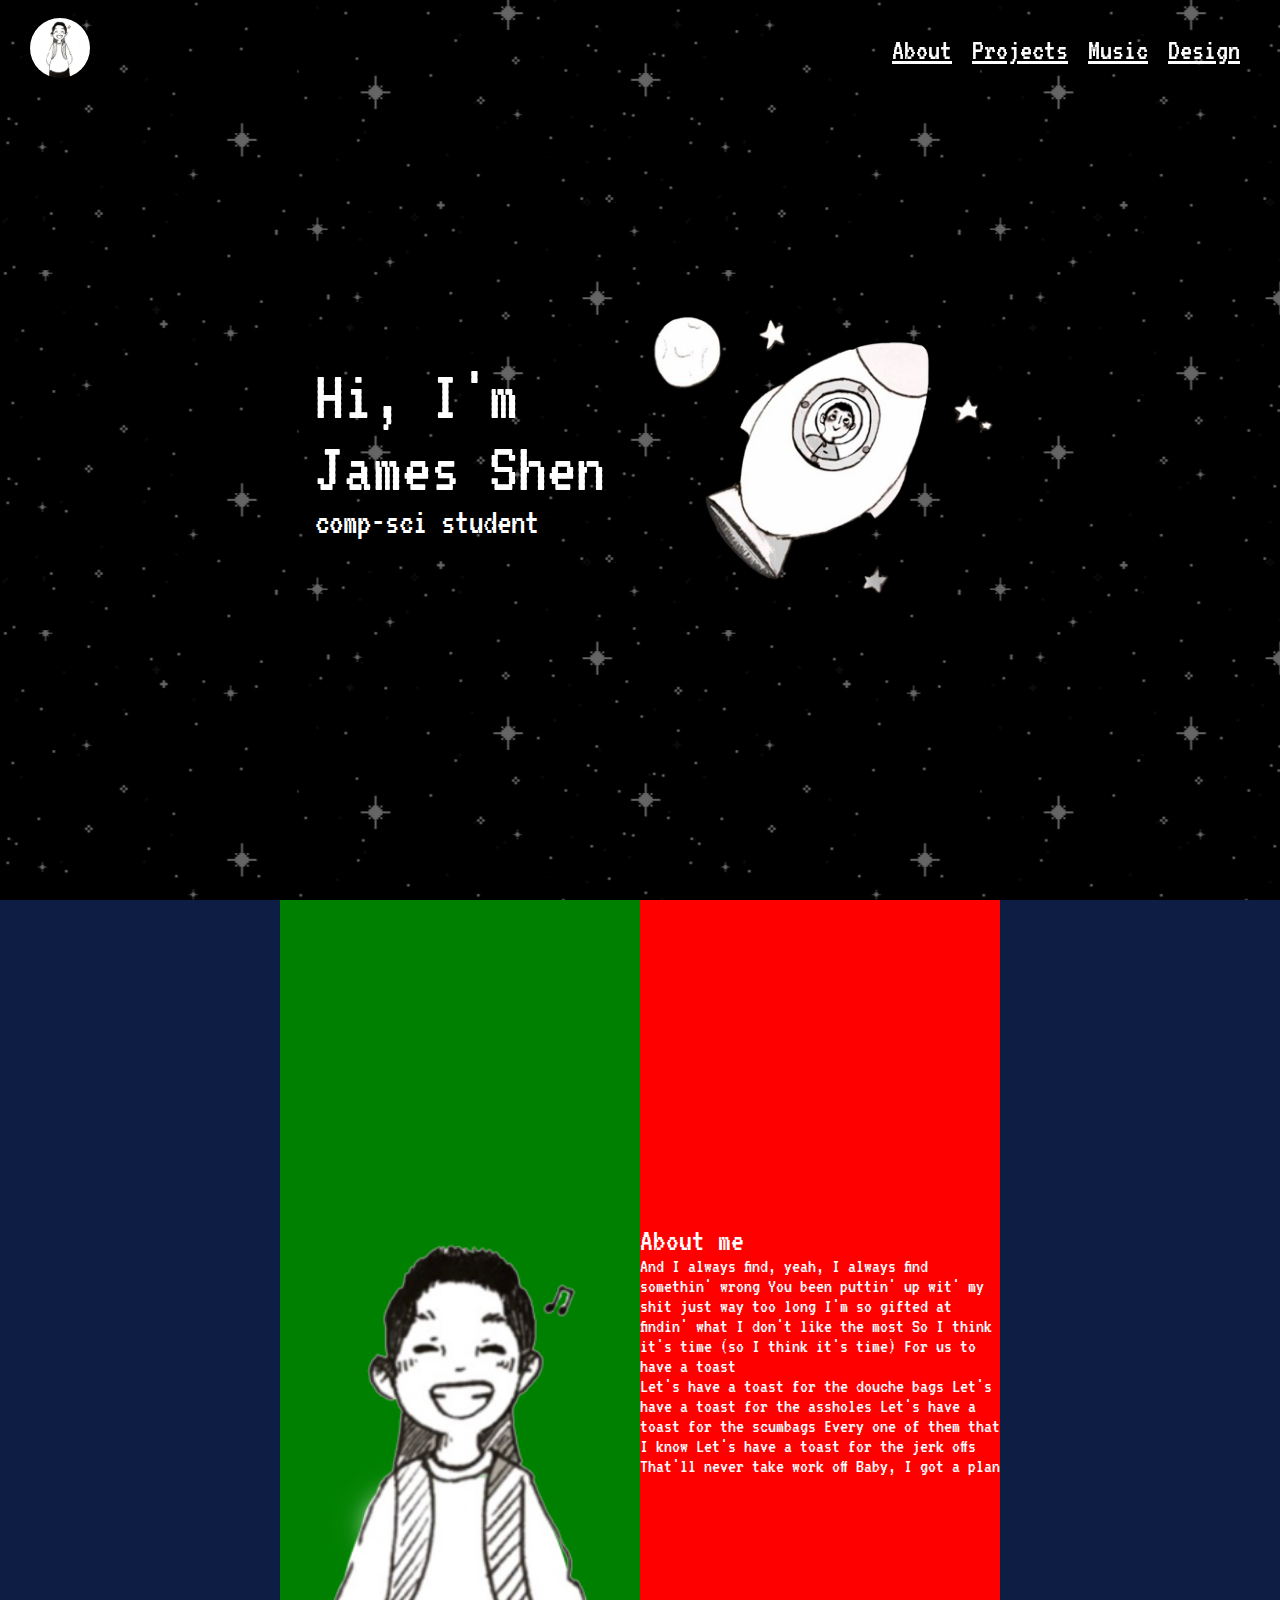
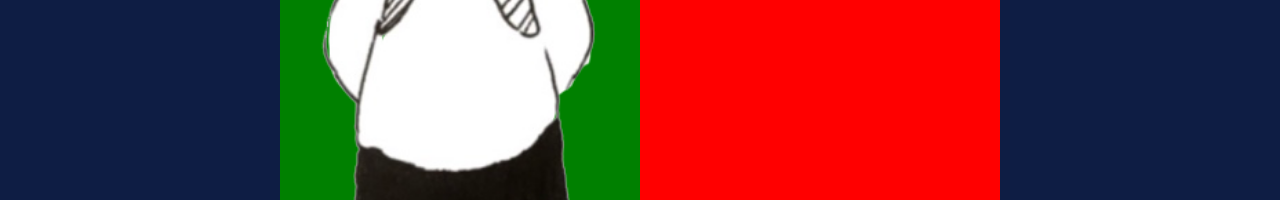
==== commit 07b2f976: "cropped my-picture, more mobile testing" ====
--- a/docs/index.html
+++ b/docs/index.html
@@ -70,7 +70,7 @@
         <div class="about-me-section-container">
           <div class="about-me-section">
             <div class="my-picture-container">
-              <img class="my-picture" src="assets/james.png">
+              <img class="my-picture" src="assets/james-cropped.png">
   
             </div>
             <div class="about-me-text-container">
--- a/docs/styles/header.css
+++ b/docs/styles/header.css
@@ -209,7 +209,7 @@
 .about-me-text-container {
   align-items: center;
   text-align: left;
-
+  background-color: red;
 }
 
 .about-me-text-container .level-one-text {
@@ -225,13 +225,14 @@
   justify-content: center;
   position: relative;
   overflow: hidden;
+  background-color: green;
 
 }
 
 .my-picture {
   position: absolute;
   object-fit: cover;
-  width: 150%;
+  width: 100%;
   transform: translateY(20%);
   
 
@@ -309,15 +310,17 @@
 
   .my-picture-container {
     max-width: 80%;
+    max-height: 90%;
 
 
   }
 
   .my-picture {
-    width: 120%;
+    width: 150%;
+    height: 100%;
 
     position: static;
-    height:140%;
+
   
 
   }
@@ -408,6 +411,12 @@
     
   }
 
+  .my-picture-container {
+
+  }
+
+  .my-picture
+
   header {
     height: 80px;
   
@@ -477,6 +486,14 @@
     width: 70%;
   }
 
+  .my-picture-container {
+
+  }
+
+  .my-picture {
+
+  }
+
   header {
     height: 80px;
   
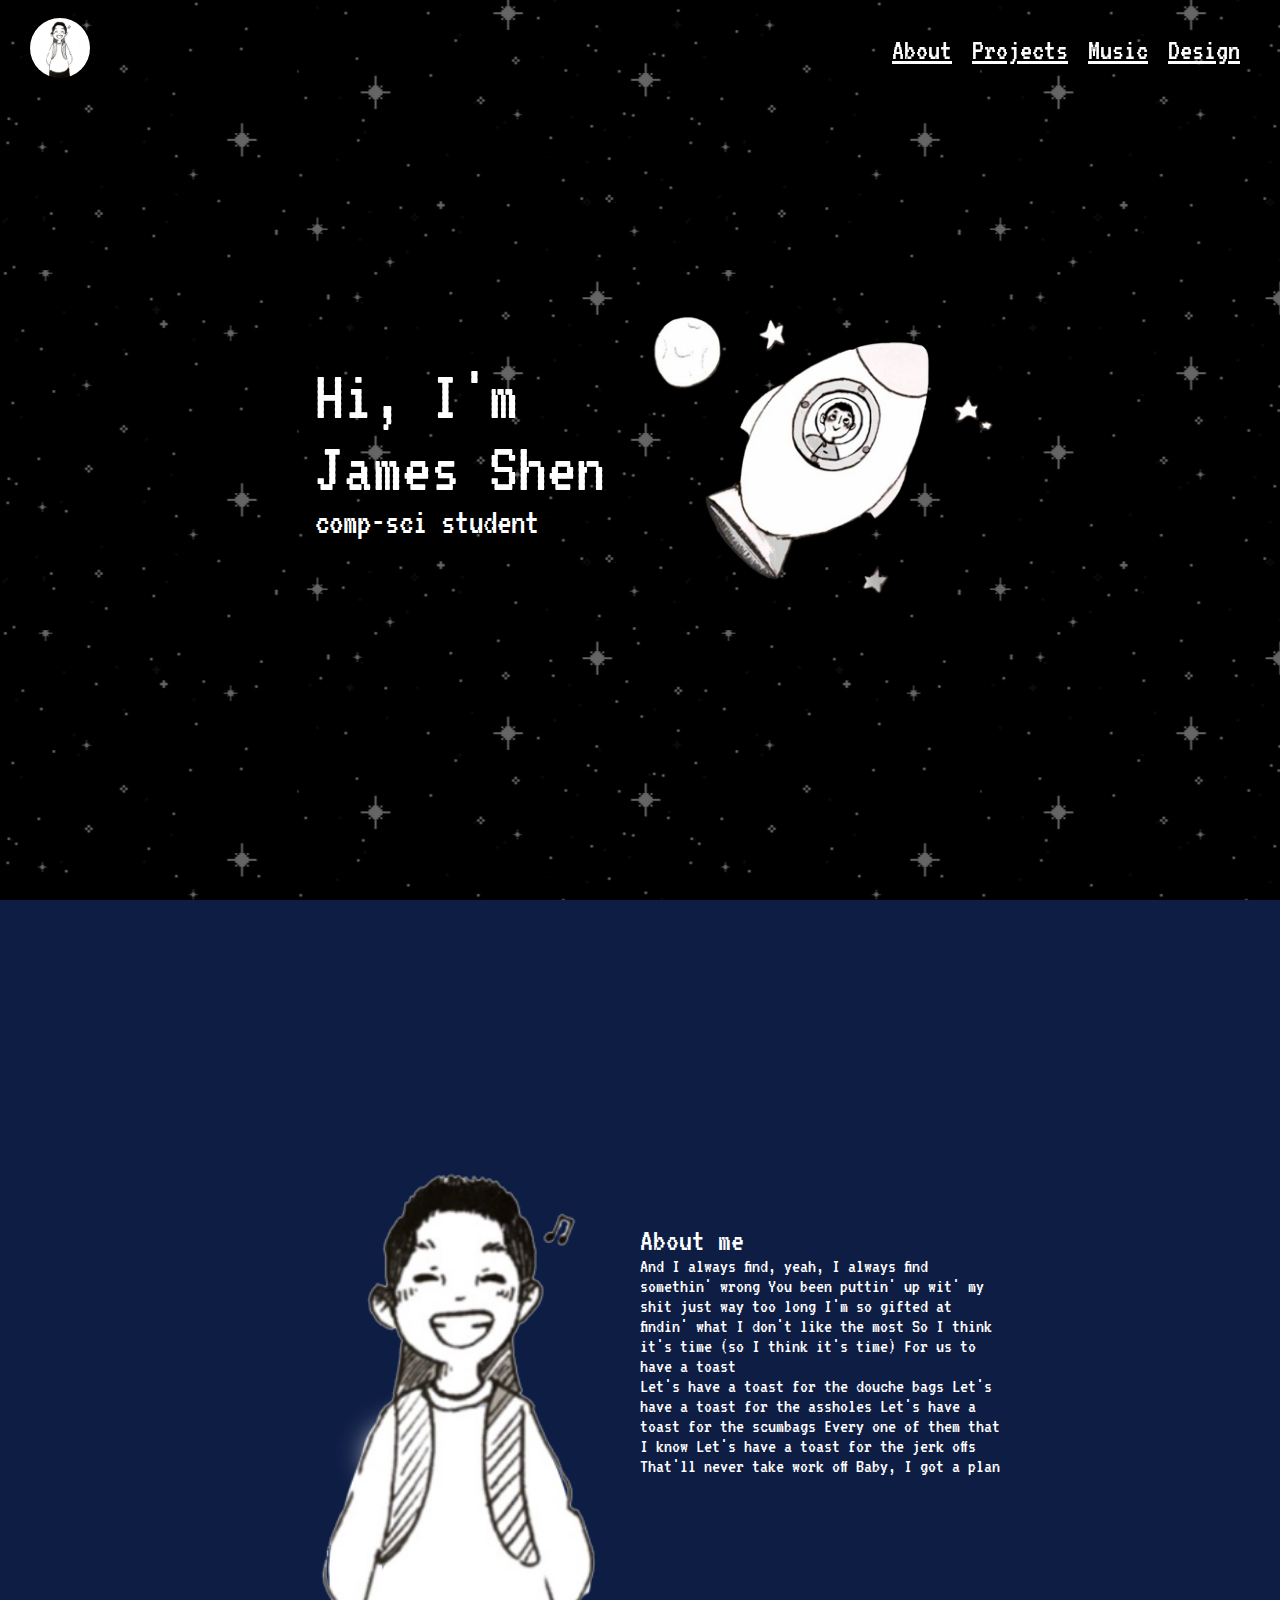
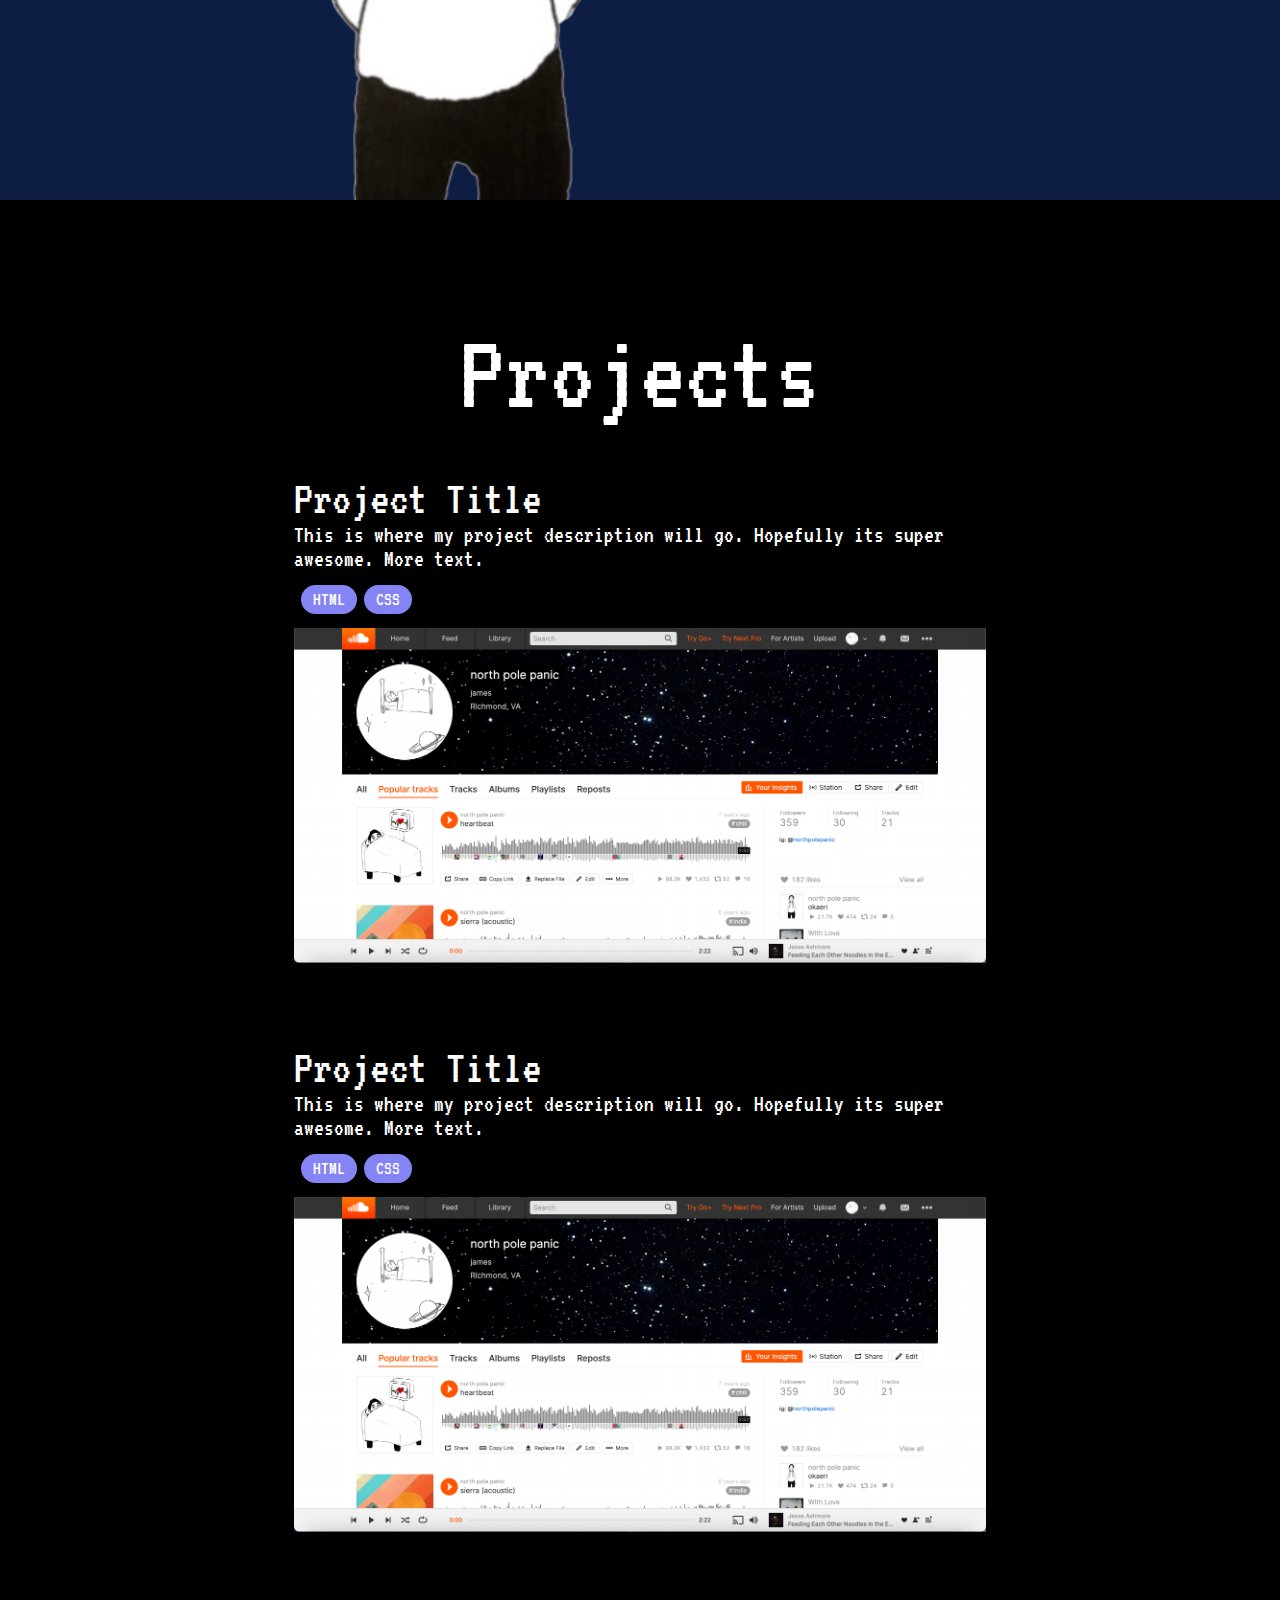
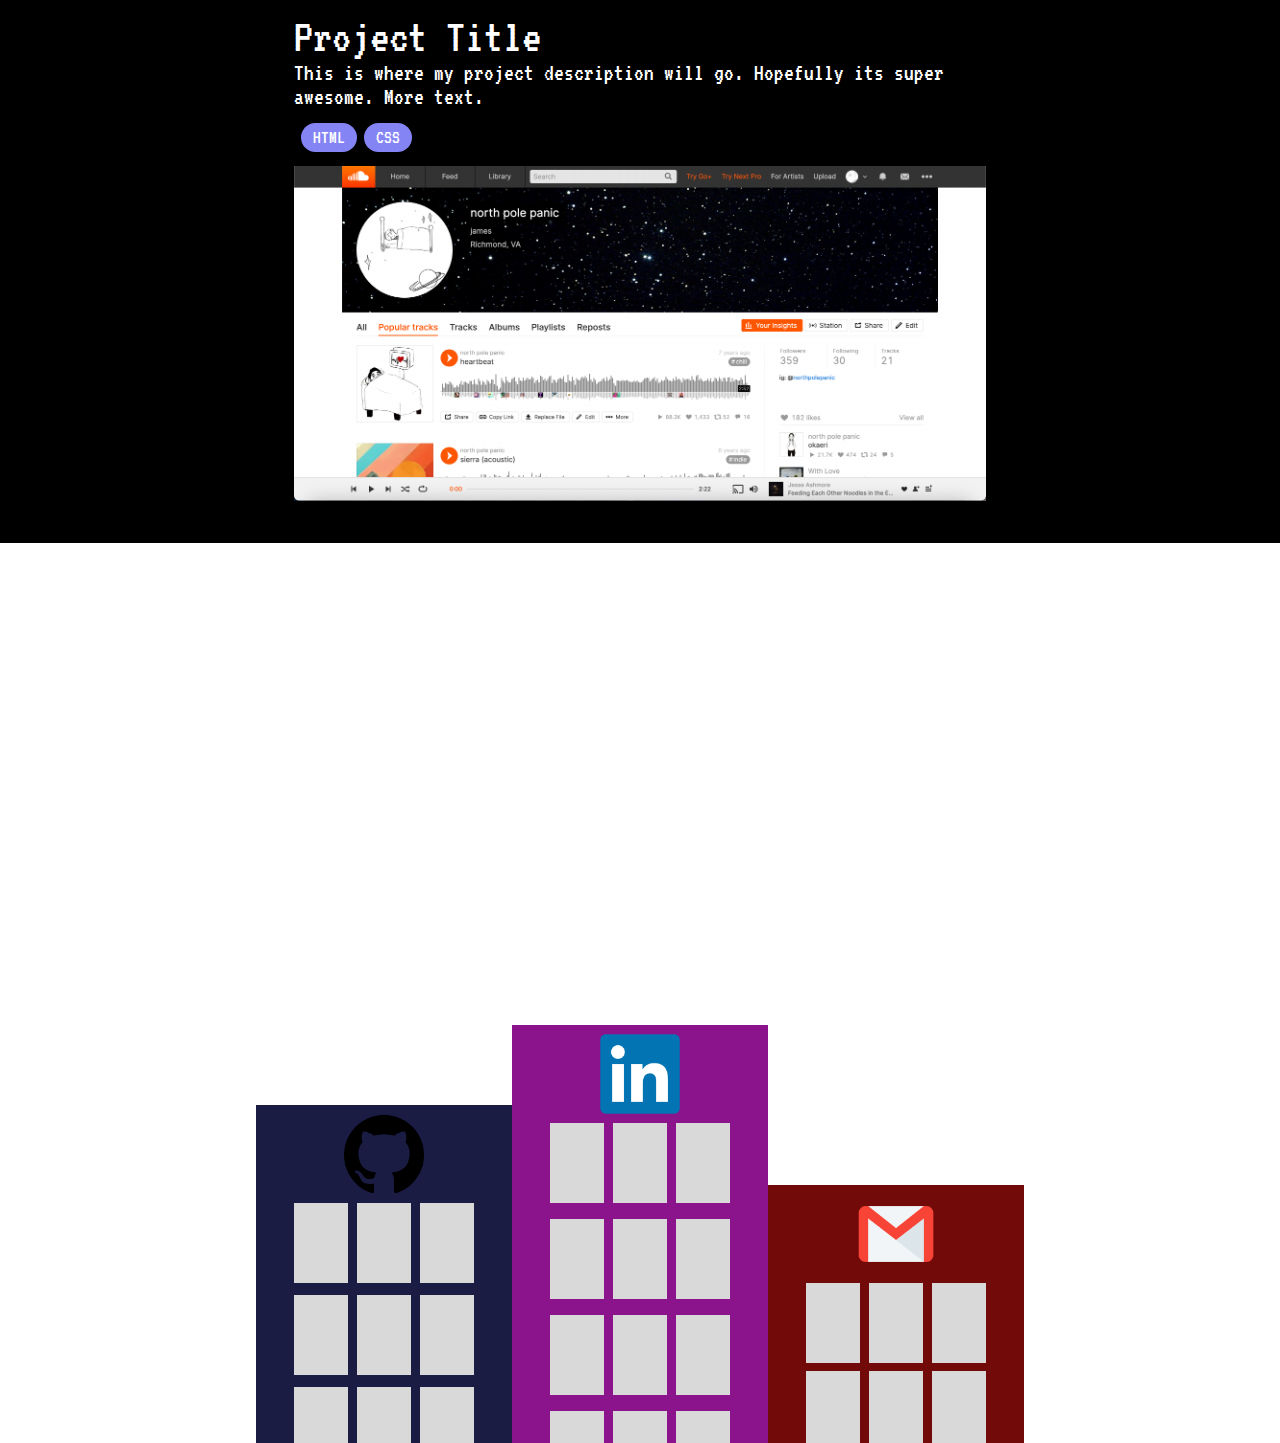
==== commit 8767a080: "added pages 3 and 4" ====
--- a/docs/index.html
+++ b/docs/index.html
@@ -100,8 +100,227 @@
           </div>
 
         </div>
-
-
+      </div>
+
+      <div class="section-3">
+        <div class="background">
+
+        </div>
+        <div class="projects-section-container">
+          <div class="projects-section">
+            <div class="projects-section-title">
+              <p>Projects</p>
+            </div>
+            <div class="project-block">
+              <div class="project-title">
+                <p class="level-one-text">Project Title</p>
+
+              </div>
+              <div class="project-description">
+                <p class="level-two-text">This is where my project description will go.
+                  Hopefully its super awesome. More text.
+                </p>
+
+              </div>
+              <div class="project-attributes">
+                <div class="attribute-bubble">
+                  HTML
+                </div>
+                <div class="attribute-bubble">
+                  CSS
+                </div>
+
+              </div>
+              <div class="project-thumbnail-container">
+                <img class="project-thumbnail" src="assets/project-thumbnail-example.png">
+
+
+              </div>
+            </div>
+            <div class="project-block">
+              <div class="project-title">
+                <p class="level-one-text">Project Title</p>
+
+              </div>
+              <div class="project-description">
+                <p class="level-two-text">This is where my project description will go.
+                  Hopefully its super awesome. More text.
+                </p>
+
+              </div>
+              <div class="project-attributes">
+                <div class="attribute-bubble">
+                  HTML
+                </div>
+                <div class="attribute-bubble">
+                  CSS
+                </div>
+
+              </div>
+              <div class="project-thumbnail-container">
+                <img class="project-thumbnail" src="assets/project-thumbnail-example.png">
+
+
+              </div>
+            </div>
+
+            <div class="project-block">
+              <div class="project-title">
+                <p class="level-one-text">Project Title</p>
+
+              </div>
+              <div class="project-description">
+                <p class="level-two-text">This is where my project description will go.
+                  Hopefully its super awesome. More text.
+                </p>
+
+              </div>
+              <div class="project-attributes">
+                <div class="attribute-bubble">
+                  HTML
+                </div>
+                <div class="attribute-bubble">
+                  CSS
+                </div>
+
+              </div>
+              <div class="project-thumbnail-container">
+                <img class="project-thumbnail" src="assets/project-thumbnail-example.png">
+
+
+              </div>
+            </div>
+
+          </div>
+        </div>
+
+      </div>
+
+      <div class="section-4">
+        <div class="city-background">
+  
+        </div>
+        <div class="contact-me-section-container">
+          <div class="contact-me-section">
+            <div class="contact-me">
+              <p class="level-one-text">contact me!</p>
+            </div>
+            <div class="div-skyline">
+              <div class="div-building-1">
+                <div class="logo-row">
+                  <img class="logo" src="assets/github.png">
+
+                </div>
+                <div class="window-row">
+                  <div class="window">
+
+                  </div>
+                  <div class="window">
+                    
+                  </div>
+                  <div class="window">
+                    
+                  </div>
+                  <div class="window">
+                    
+                  </div>
+                  <div class="window">
+                    
+                  </div>
+                  <div class="window">
+                    
+                  </div>
+                  <div class="window">
+                    
+                  </div>
+                  <div class="window">
+                    
+                  </div>
+                  <div class="window">
+                    
+                  </div>
+                  
+
+                </div>
+
+              </div>
+              <div class="div-building-2">
+                <div class="logo-row">
+                  <img class="logo" src="assets/linkedin.png">
+
+                </div>
+                <div class="window-row">
+                  <div class="window">
+                    
+                  </div>
+                  <div class="window">
+                    
+                  </div>
+                  <div class="window">
+                    
+                  </div>
+                  <div class="window">
+                    
+                  </div>
+                  <div class="window">
+                    
+                  </div>
+                  <div class="window">
+                    
+                  </div>
+                  <div class="window">
+                    
+                  </div>
+                  <div class="window">
+                    
+                  </div>
+                  <div class="window">
+                    
+                  </div>
+                  <div class="window">
+                    
+                  </div>
+                  <div class="window">
+                    
+                  </div>
+                  <div class="window">
+                    
+                  </div>
+
+
+                </div>
+                
+              </div>
+              <div class="div-building-3"">
+                <div class="logo-row">
+                  <img class="logo" src="assets/gmail.webp">
+
+                </div>
+                <div class="window-row">
+                  <div class="window">
+                    
+                  </div>
+                  <div class="window">
+                    
+                  </div>
+                  <div class="window">
+                    
+                  </div>
+                  <div class="window">
+                    
+                  </div>
+                  <div class="window">
+                    
+                  </div>
+                  <div class="window">
+                    
+                  </div>
+
+                </div>
+              </div>
+            </div>
+          </div>
+        </div>
       </div>
         
   
--- a/docs/styles/header.css
+++ b/docs/styles/header.css
@@ -14,9 +14,7 @@
   margin: 0;
 }
 
-main {
-
-}
+
 
 header {
   display: flex;
@@ -38,10 +36,6 @@
   width: 100%;
   padding: 0 30px;
   
-  
-}
-
-main {
   
 }
 
@@ -156,9 +150,6 @@
 
 }
 
-.text-box {
-}
-
 .level-one-text {
   color: white;
   font-size: 4.5rem;
@@ -209,7 +200,6 @@
 .about-me-text-container {
   align-items: center;
   text-align: left;
-  background-color: red;
 }
 
 .about-me-text-container .level-one-text {
@@ -225,19 +215,242 @@
   justify-content: center;
   position: relative;
   overflow: hidden;
-  background-color: green;
 
 }
 
 .my-picture {
   position: absolute;
-  object-fit: cover;
+  object-fit: contain;
   width: 100%;
-  transform: translateY(20%);
-  
-
-}
-
+  transform: translateY(10%);
+  
+
+}
+
+/* section 3 - projects */
+.section-3 {
+  min-height: 100vh;
+  display: flex;
+  justify-content: center;
+  align-items: center;
+  z-index: -201;
+  position: relative;
+
+}
+
+.projects-section-container {
+  flex: 1;
+  display: flex;
+  justify-content: center;
+  align-items: center;
+  background-color: black;
+
+  color: white;
+
+}
+
+.projects-section {
+  display: flex;
+  flex-direction: column;
+  flex: 1;
+
+  align-items: center;
+
+  padding-top: 13vh;
+  max-width: 60%;
+
+}
+
+.projects-section-title {
+  font-size: 7rem;
+  margin-bottom: 1%;
+
+}
+
+.project-block {
+  flex: 1;
+  display: flex;
+  flex-direction: column;
+  padding: 5%;
+
+  
+}
+
+.project-title {
+  
+
+}
+
+.project-title .level-one-text {
+  font-size: 3rem;
+
+}
+
+.project-description .level-two-text {
+  font-size: 1.5rem;
+
+}
+
+.project-description {
+
+}
+
+.project-attributes {
+  display: flex;
+  font-family: 'VT323', Arial;
+  padding: 2% 1%;
+  gap: 1%;
+  font-size: 1.2rem;
+
+
+}
+
+.attribute-bubble {
+  border-radius: 1rem;
+  padding: 5px 12px;
+  background-color: rgb(132,132,245);
+  
+
+
+}
+
+.project-thumbnail-container {
+  width: 100%;
+
+}
+
+.project-thumbnail {
+  width: 100%;
+  
+
+}
+
+/* final section - contact me */
+
+.section-4 {
+  height: 100vh;
+  display: flex;
+  justify-content: center;
+  align-items: center;
+  z-index: -201;
+  position: relative;
+
+}
+
+.city-background {
+  width: 100%;
+  height: 100vh;
+  background-image: url(../assets/city-bg-1.jpg);
+  background-position: center;
+  background-attachment: fixed;
+  background-size: cover;
+
+  z-index: -200;
+
+  position: absolute;
+  
+
+  
+}
+
+.contact-me-section-container {
+  flex: 1;
+  display: flex;
+  justify-content: center;
+  align-items: center;
+  color: white;
+  height: 100%;
+  
+
+}
+
+.contact-me-section {
+  display: flex;
+  flex-direction: column;
+  flex: 1;
+  align-items: center;
+  justify-content:flex-end;
+  padding-top: 20%;
+  height: 100%;
+  max-width: 60%;
+  overflow: hidden;
+  position: relative;
+
+}
+
+.contact-me {
+  position: absolute;
+  top: 20%;
+
+}
+
+.contact-me .level-one-text {
+
+}
+
+.div-skyline {
+  display: flex;
+  align-items: flex-end;
+  justify-content: center;
+
+
+
+}
+
+/* Buildings */
+.div-building-1, .div-building-2, .div-building-3 {
+  display: flex;
+  flex: 1;
+  justify-content: center;
+  flex-direction: column;
+  padding-left: 5%;
+  padding-right: 5%;
+}
+
+/* Adjust the aspect ratio for each building */
+.div-building-1 {
+  background-color: #1b1c44;
+  height: auto;
+
+
+}
+
+.div-building-2 {
+  background-color: rgb(139, 19, 139);
+  height: auto;
+}
+
+.div-building-3 {
+  background-color: rgb(114, 10, 10);
+  height: auto;
+
+}
+
+.logo-row {
+  display: flex;
+  justify-content: center;
+  padding: 5%;
+}
+
+.logo {
+  width: 50%;
+  object-fit: contain;
+}
+
+
+.window-row{
+  display: grid;
+  grid-template-columns: 1fr 1fr 1fr;
+  column-gap: 5%;
+  row-gap: 5%;
+  overflow: hidden;
+  max-width: 1000px;
+
+}
+.window {
+  background-color: #d9d9d9;
+  height:  80px;
+}
 
 
 
@@ -272,6 +485,7 @@
   .about-me-section {
     flex-direction: column-reverse;
     height: 100vh;
+    padding-top: 20vh;
   }
 
   .welcome-text-container,
@@ -283,26 +497,19 @@
 
   }
 
-  .welcome-text-container{
-    font-size: 
-  }
 
   .about-me-text-container {
     max-width: 70%;
-    padding-top: 5%;
   }
 
   .level-one-text {
     font-size: 3.0rem;
+    background-color:
   }
   .level-two-text {
     font-size: 1.5rem;
   }
 
-  .binary-picture-container {
-
-
-  }
 
   .binary-picture{
     width: 70%;
@@ -310,20 +517,29 @@
 
   .my-picture-container {
     max-width: 80%;
-    max-height: 90%;
+
 
 
   }
 
   .my-picture {
-    width: 150%;
+
     height: 100%;
 
     position: static;
 
-  
-
-  }
+
+  
+
+  }
+
+  .contact-me-section {
+  }
+
+  .window {
+    height: 70px;
+  }
+
 
 
   header {
@@ -345,11 +561,6 @@
     height: 48px;
     border-radius: 24px;
   
-  }
-
-  .navbar {
-  
-
   }
   .navbar-link {
     color: white;
@@ -380,10 +591,6 @@
 
   }
 
-  .welcome-text-container {
-    font-size: 
-  }
-
   .level-one-text {
     font-size: 3.0rem;
   }
@@ -391,9 +598,6 @@
     font-size: 1.5rem;
   }
 
-  .binary-picture-container {
-
-  }
 
   .binary-picture {
     width: 70%;
@@ -411,9 +615,6 @@
     
   }
 
-  .my-picture-container {
-
-  }
 
   .my-picture
 
@@ -437,16 +638,15 @@
     border-radius: 22px;
   
   }
-
-  .navbar {
-  
-
-  }
   .navbar-link {
     color: white;
     font-family: 'VT323', sans-serif;
     font-size: 1.2rem;
 
+  }
+
+  .window {
+    height: 50px;
   }
 }
 
@@ -466,11 +666,6 @@
     text-align: center;
 
   }
-
-  .welcome-text-container {
-    font-size: 
-  }
-
   .level-one-text {
     font-size: 3.0rem;
   }
@@ -478,21 +673,10 @@
     font-size: 1.5rem;
   }
 
-  .binary-picture-container {
-
-  }
-
   .binary-picture {
     width: 70%;
   }
 
-  .my-picture-container {
-
-  }
-
-  .my-picture {
-
-  }
 
   header {
     height: 80px;
@@ -515,10 +699,6 @@
   
   }
 
-  .navbar {
-  
-
-  }
   .navbar-link {
     color: white;
     font-family: 'VT323', sans-serif;
@@ -526,22 +706,26 @@
 
   }
 
-}
-
-
-
-
-
-
-
-
-
-
-
-
-
-
-
-
-
-
+  .window {
+    height: 40px;
+  }
+
+}
+
+
+
+
+
+
+
+
+
+
+
+
+
+
+
+
+
+
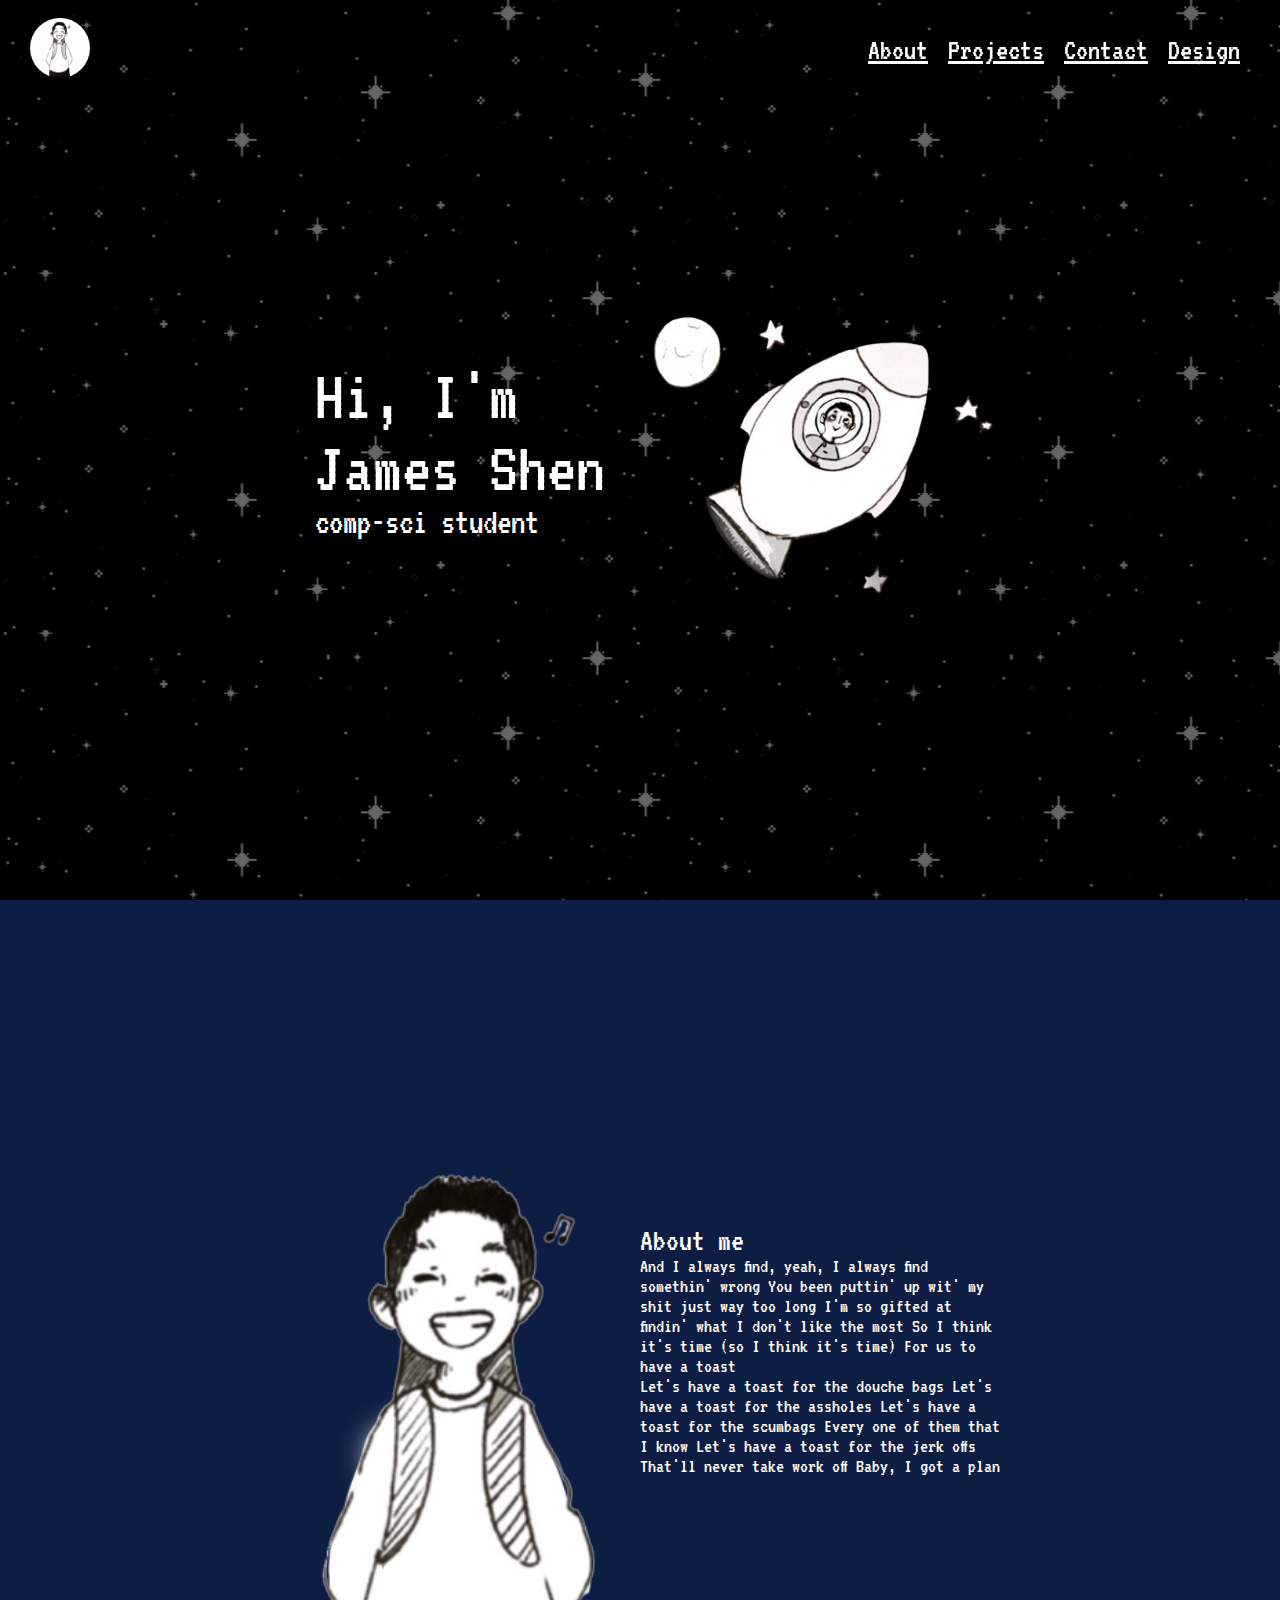
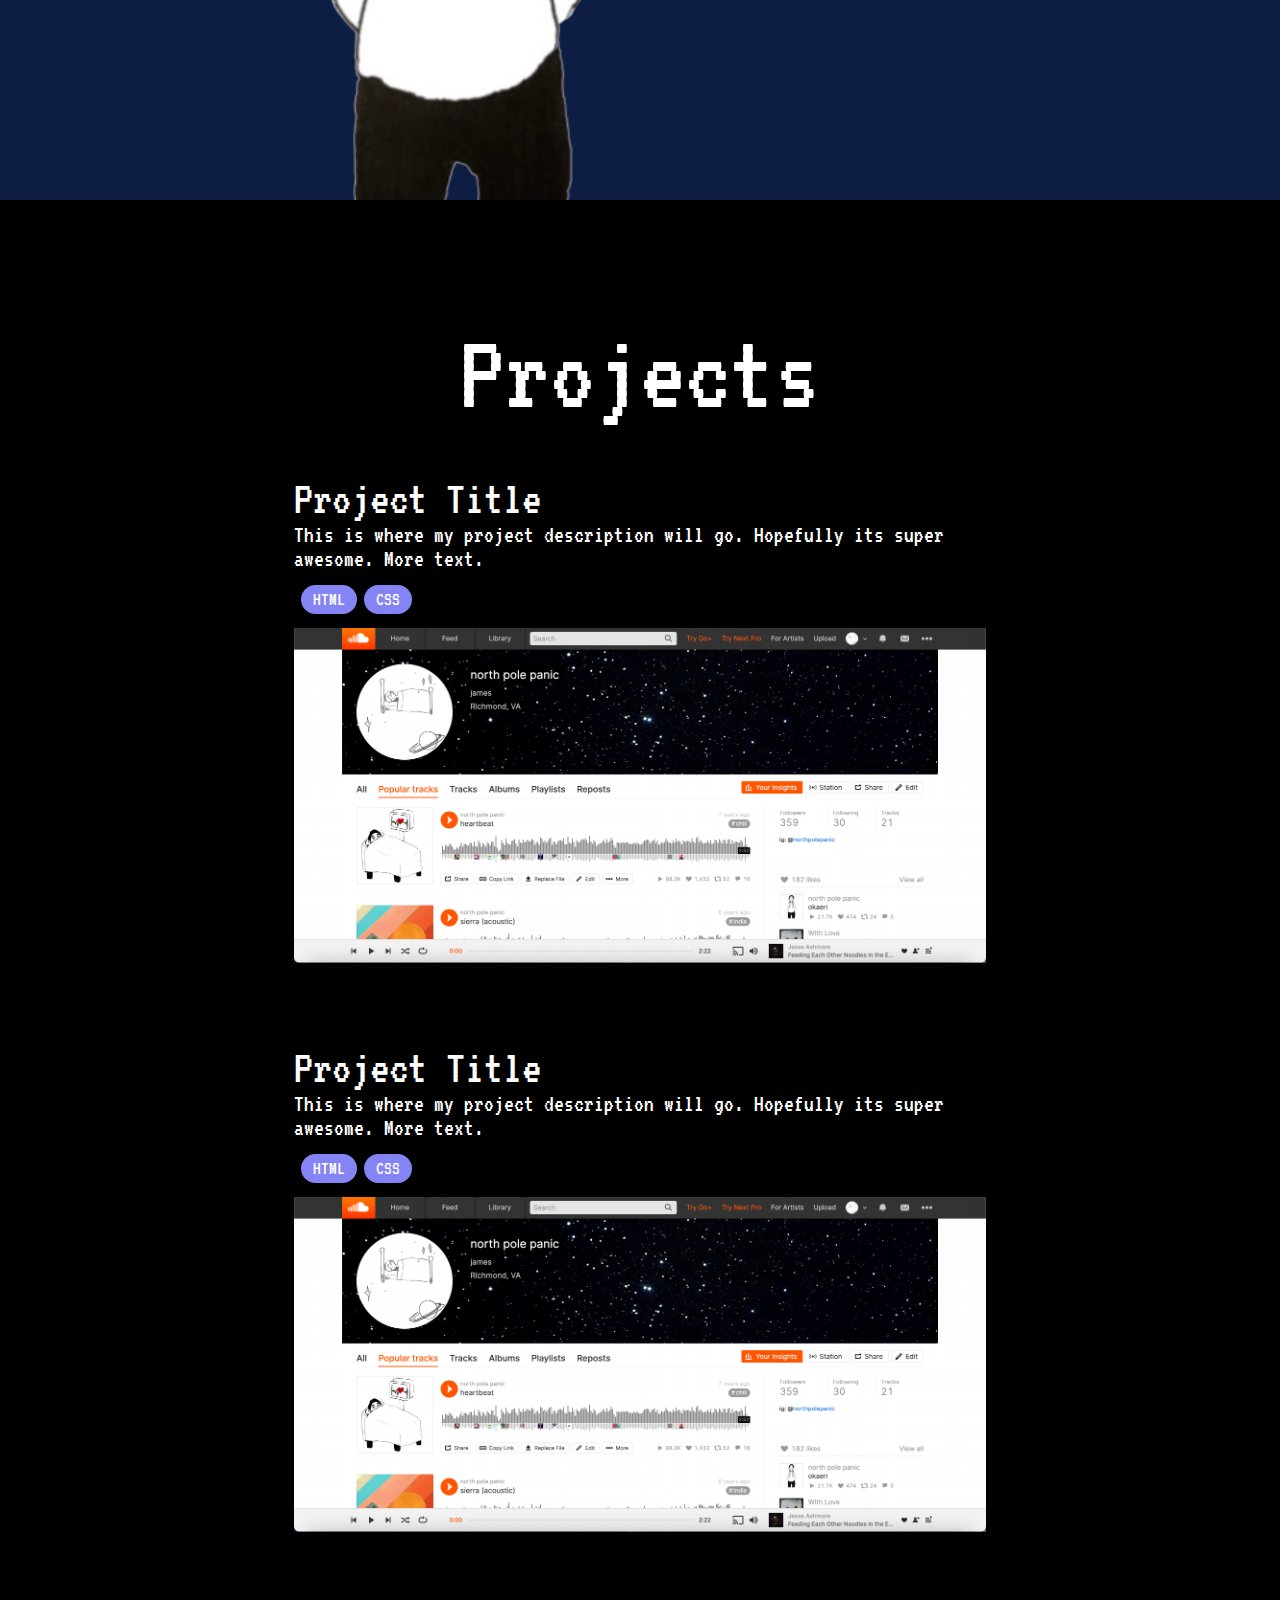
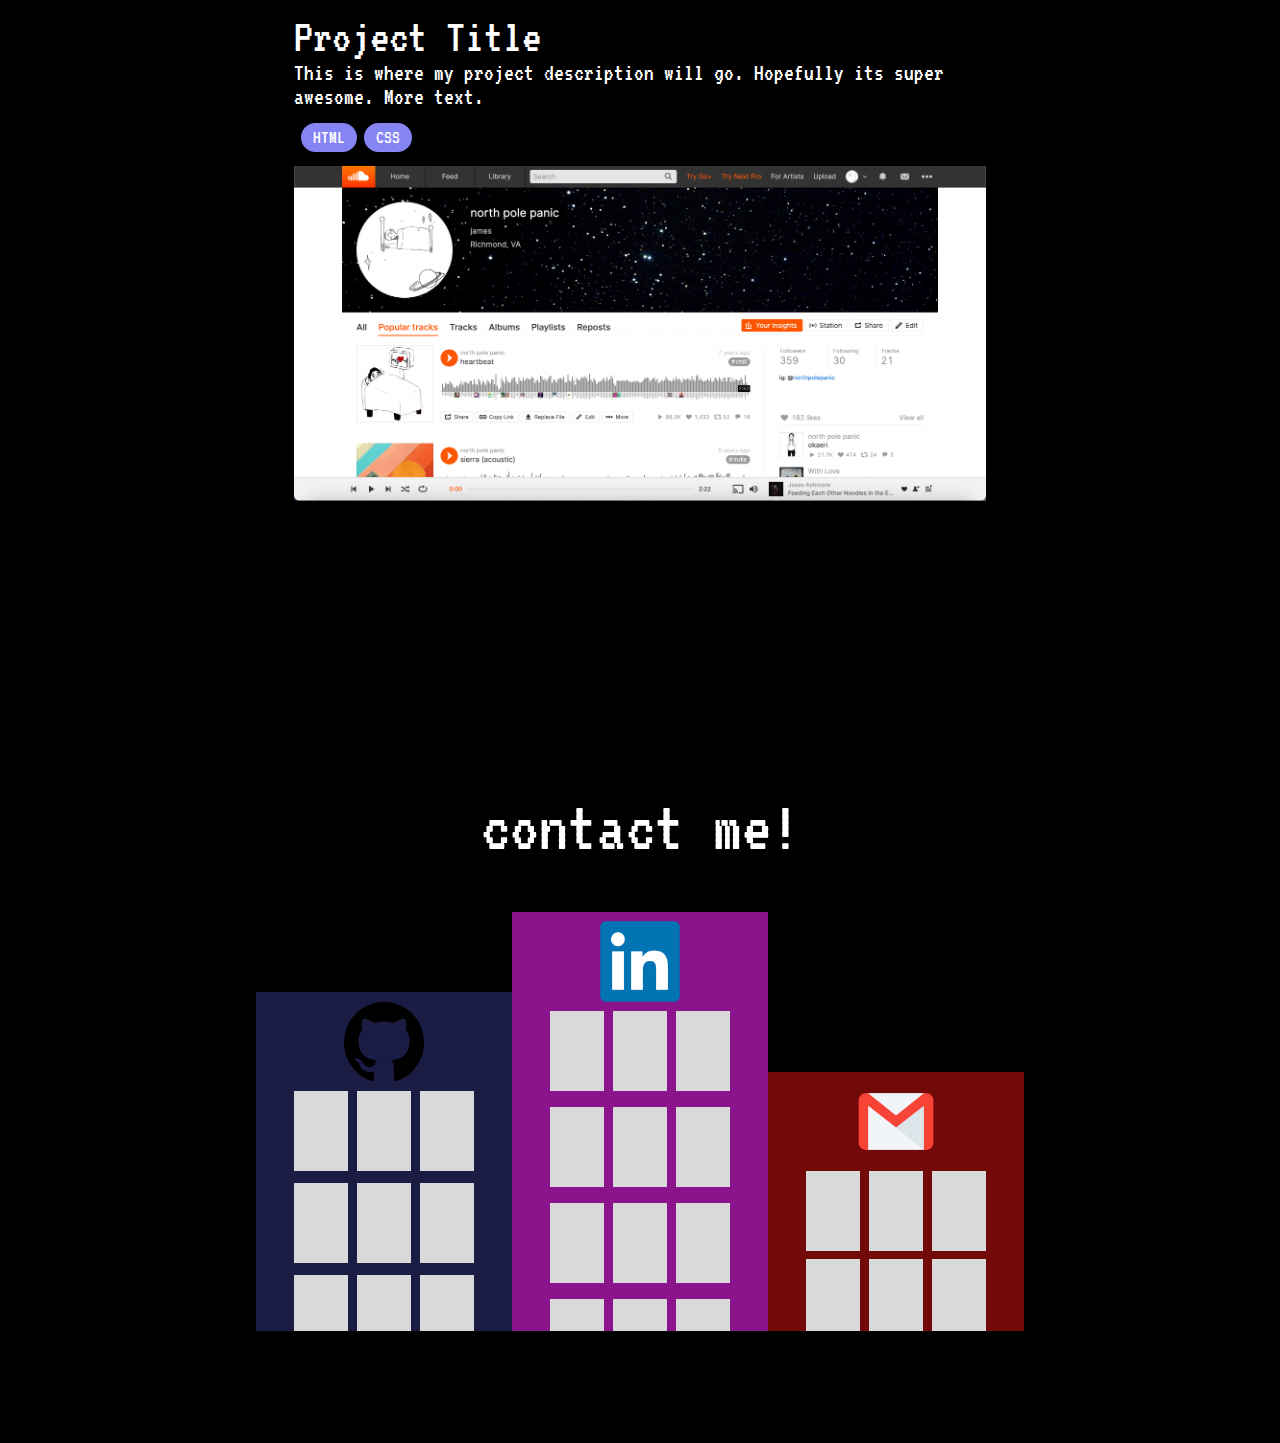
==== commit effc7fba: "added space bg to page3, edits to bg for pg4" ====
--- a/docs/index.html
+++ b/docs/index.html
@@ -22,7 +22,7 @@
         <div class="navbar">
           <a class="navbar-link" href="#about">About</a>
           <a class="navbar-link" href="#projects">Projects</a>
-          <a class="navbar-link" href="#musics">Music</a>
+          <a class="navbar-link" href="#contact">Contact</a>
           <a class="navbar-link" href="design-notes.html">Design</a>
   
         </div>
@@ -36,7 +36,7 @@
         <div class="space-background">
   
         </div>
-        <div class="welcome-section-container">
+        <section id="home" class="welcome-section-container">
           <div class="welcome-section">
             <div class="welcome-text-container">
               <div class="text-box">
@@ -58,12 +58,12 @@
             </div>
           </div>
     
-        </div>
+        </section>
 
 
       </div>
 
-      <div class="section-2">
+      <section id="about" class="section-2">
         <div class="background">
 
         </div>
@@ -100,10 +100,10 @@
           </div>
 
         </div>
-      </div>
-
-      <div class="section-3">
-        <div class="background">
+      </section>
+
+      <section id="projects" class="section-3">
+        <div class="space-background-2">
 
         </div>
         <div class="projects-section-container">
@@ -194,9 +194,9 @@
           </div>
         </div>
 
-      </div>
-
-      <div class="section-4">
+      </section>
+
+      <section id=contact class="section-4">
         <div class="city-background">
   
         </div>
@@ -321,7 +321,7 @@
             </div>
           </div>
         </div>
-      </div>
+      </section>
         
   
     
--- a/docs/styles/header.css
+++ b/docs/styles/header.css
@@ -235,7 +235,18 @@
   align-items: center;
   z-index: -201;
   position: relative;
-
+  background-color: black;
+
+}
+
+.section-3 .space-background-2 {
+  background-image: url(../assets/pixel-night-bg.jpg);
+  z-index: -200;
+  opacity: 18%;
+  position: absolute;
+  width: 100%;
+  height: 100%;
+  background-attachment: fixed;
 }
 
 .projects-section-container {
@@ -243,7 +254,6 @@
   display: flex;
   justify-content: center;
   align-items: center;
-  background-color: black;
 
   color: white;
 
@@ -334,19 +344,19 @@
   align-items: center;
   z-index: -201;
   position: relative;
+  background-color: black;
 
 }
 
 .city-background {
   width: 100%;
   height: 100vh;
-  background-image: url(../assets/city-bg-1.jpg);
+  background-image: url(../assets/silhouettes-of-skyscrapers-in-night-city-landscape-background-in-flat-style-vector.jpg);
   background-position: center;
   background-attachment: fixed;
-  background-size: cover;
-
+  background-size: 100% 100%;
   z-index: -200;
-
+  opacity: 70%;
   position: absolute;
   
 
@@ -359,7 +369,8 @@
   justify-content: center;
   align-items: center;
   color: white;
-  height: 100%;
+  
+
   
 
 }
@@ -475,7 +486,7 @@
 
 
 @media (max-width: 1024px) {
-  .welcome-section,.about-me-section {
+  .about-me-section {
     flex-direction: column;
     justify-content: center;
     align-items: center;
@@ -488,14 +499,16 @@
     padding-top: 20vh;
   }
 
-  .welcome-text-container,
-  .binary-picture-container,
+
   .about-me-text-container,
   .my-picture-container {
     max-width: 100%;
     text-align: center;
 
   }
+  .welcome-section {
+
+  }
 
 
   .about-me-text-container {
@@ -504,7 +517,6 @@
 
   .level-one-text {
     font-size: 3.0rem;
-    background-color:
   }
   .level-two-text {
     font-size: 1.5rem;
@@ -531,6 +543,24 @@
 
   
 
+  }
+
+  .projects-section-title {
+    font-size: 5rem;
+  }
+
+  .project-title .level-one-text {
+    font-size: 2.6rem;
+
+  }
+
+  .project-description .level-two-text {
+    font-size: 1.3rem;
+    
+  }
+
+  .project-attributes {
+    font-size: 1rem;
   }
 
   .contact-me-section {
@@ -576,26 +606,12 @@
 
 /* Tablets (portrait) */
 @media (max-width: 768px) {
-  .welcome-section {
-    flex-direction: column;
-    justify-content: center;
-    align-items: center;
-    height: auto; /* Let height be determined by content */
-  
-  }
-
-  .welcome-text-container,
-  .binary-picture-container {
-    max-width: 100%; /* Full width in column layout */
-    text-align: center;
-
-  }
 
   .level-one-text {
-    font-size: 3.0rem;
+    font-size: 2.6rem;
   }
   .level-two-text {
-    font-size: 1.5rem;
+    font-size: 1.3rem;
   }
 
 
@@ -677,6 +693,26 @@
     width: 70%;
   }
 
+  .projects-section-title {
+    font-size:3rem;
+
+  }
+  
+  .project-title .level-one-text {
+    font-size: 2rem;
+
+  }
+
+  .project-description .level-two-text {
+    font-size: 1rem;
+
+  }
+
+  .project-attributes {
+    font-size: 0.6rem;
+  }
+
+
 
   header {
     height: 80px;
